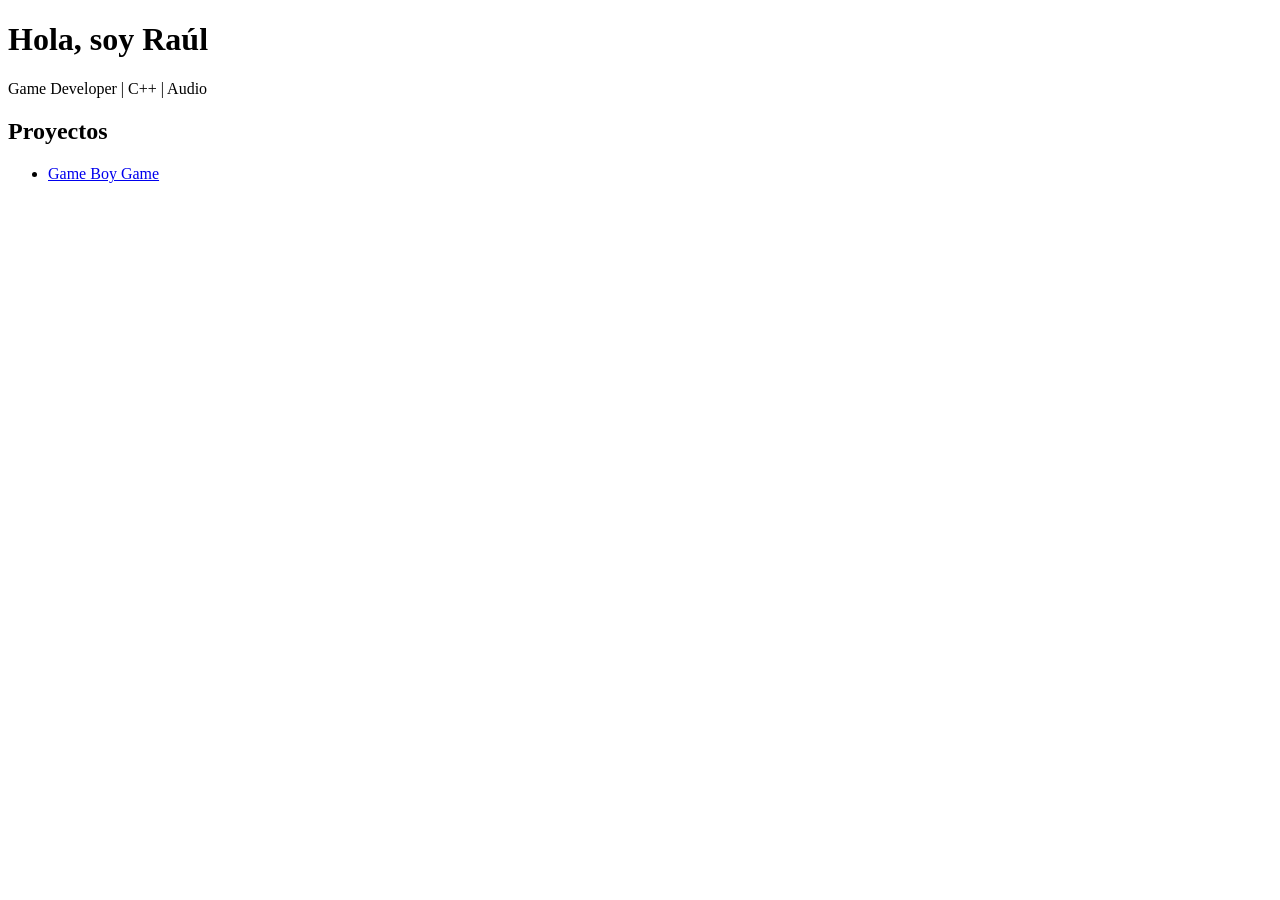
==== index.html @ fa1cbbc9 "Commit básico" ====
<!DOCTYPE html>
<html>
<head>
  <title>Mi Portfolio</title>
  <link rel="stylesheet" href="style.css">
</head>
<body>
  <h1>Hola, soy Raúl</h1>
  <p>Game Developer | C++ | Audio</p>

  <h2>Proyectos</h2>
  <ul>
    <li><a href="https://github.com/tuusuario/proyecto1">Game Boy Game</a></li>
  </ul>
</body>
</html>
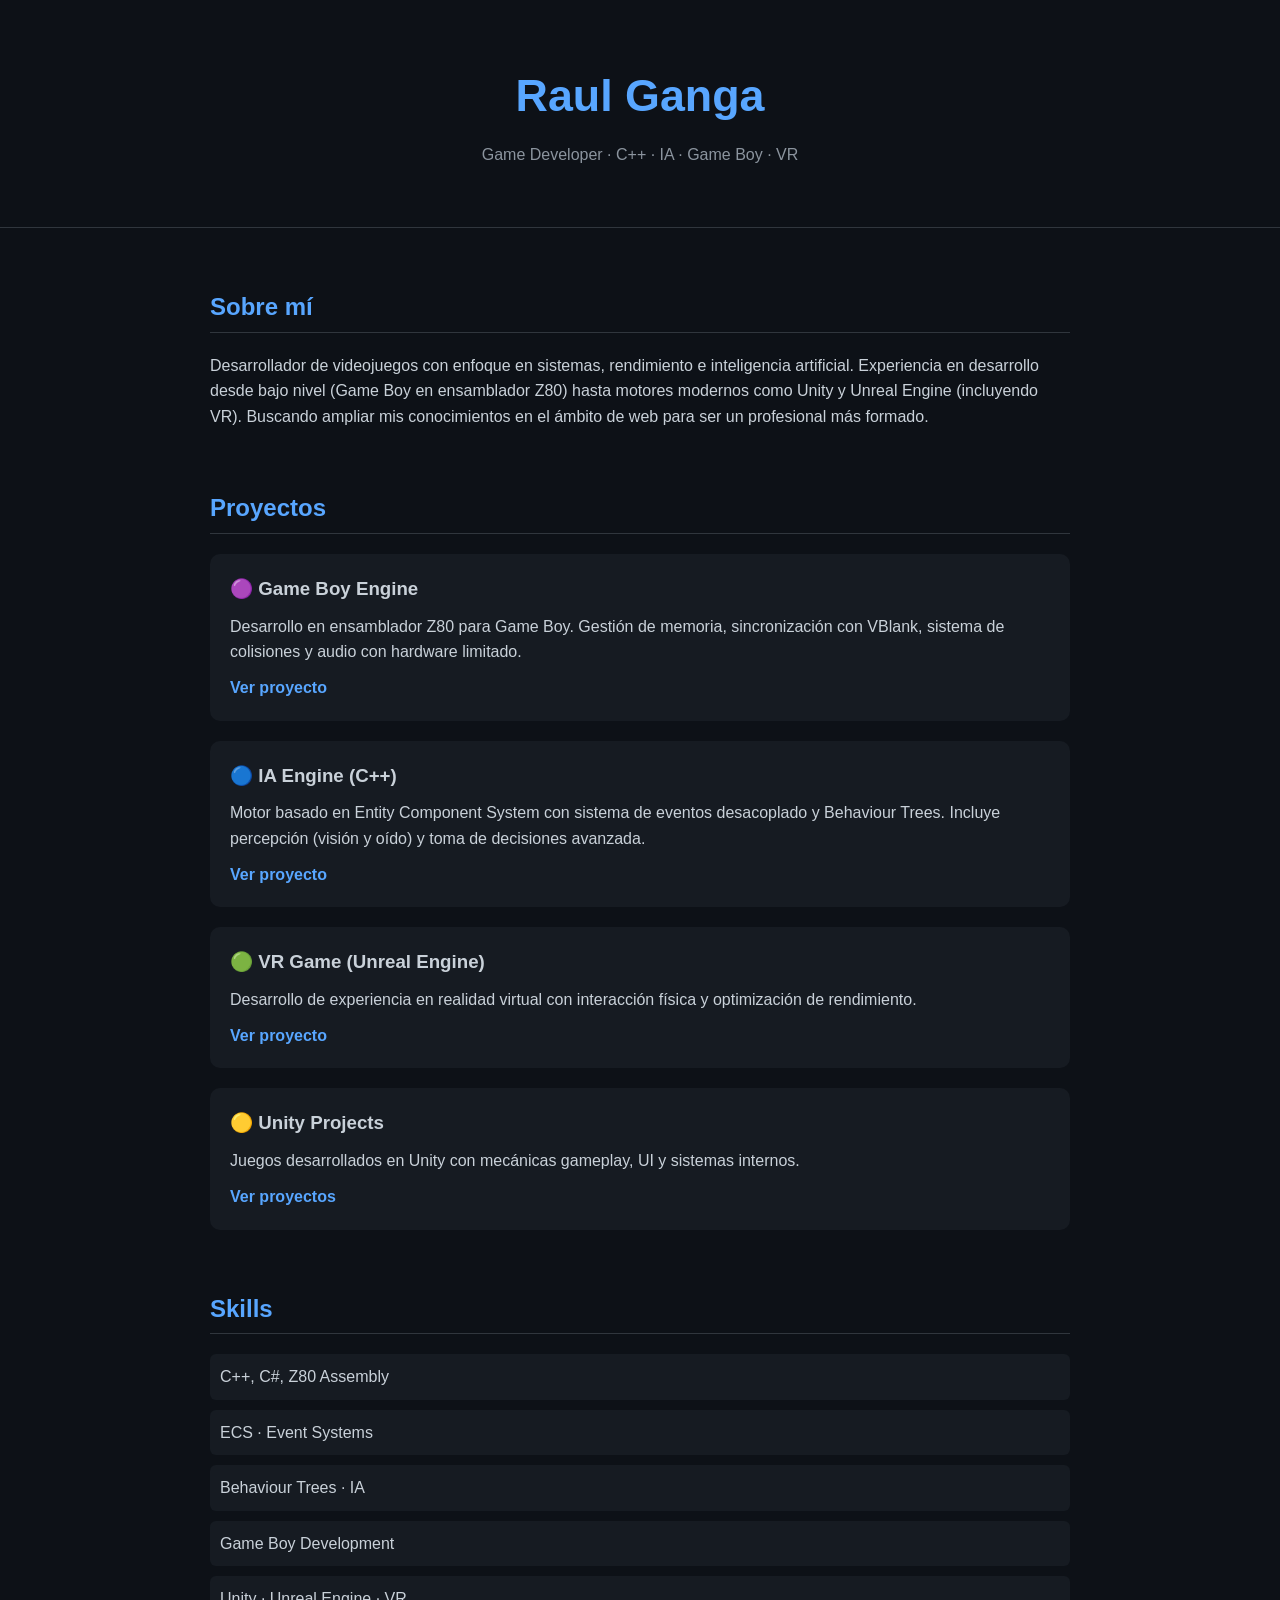
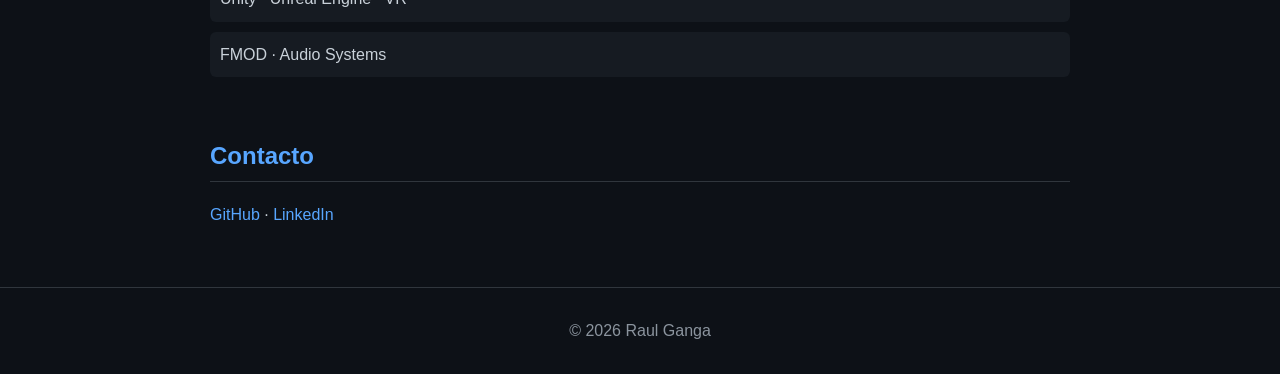
==== commit f7cde597: "Arreglo básico, plantilla simple" ====
--- a/index.html
+++ b/index.html
@@ -1,16 +1,90 @@
 <!DOCTYPE html>
-<html>
+<html lang="es">
 <head>
-  <title>Mi Portfolio</title>
+  <meta charset="UTF-8">
+  <title>Raul Ganga - Game Developer</title>
   <link rel="stylesheet" href="style.css">
 </head>
 <body>
-  <h1>Hola, soy Raúl</h1>
-  <p>Game Developer | C++ | Audio</p>
 
+<header>
+  <h1>Raul Ganga</h1>
+  <p class="subtitle">Game Developer · C++ · IA · Game Boy · VR</p>
+</header>
+
+<section class="about">
+  <h2>Sobre mí</h2>
+  <p>
+    Desarrollador de videojuegos con enfoque en sistemas, rendimiento e inteligencia artificial.
+    Experiencia en desarrollo desde bajo nivel (Game Boy en ensamblador Z80) hasta motores modernos
+    como Unity y Unreal Engine (incluyendo VR).
+
+    Buscando ampliar mis conocimientos en el ámbito de web para ser un profesional más formado.
+  </p>
+</section>
+
+<section class="projects">
   <h2>Proyectos</h2>
+
+  <div class="project">
+    <h3>🟣 Game Boy Engine</h3>
+    <p>
+      Desarrollo en ensamblador Z80 para Game Boy. Gestión de memoria, sincronización con VBlank,
+      sistema de colisiones y audio con hardware limitado.
+    </p>
+    <a href="https://roscarul.itch.io/cosmic-muncher" target="_blank">Ver proyecto</a>
+  </div>
+
+  <div class="project">
+    <h3>🔵 IA Engine (C++)</h3>
+    <p>
+      Motor basado en Entity Component System con sistema de eventos desacoplado y Behaviour Trees.
+      Incluye percepción (visión y oído) y toma de decisiones avanzada.
+    </p>
+    <a href="https://cletus2000.itch.io/donut-panic" target="_blank">Ver proyecto</a>
+  </div>
+
+  <div class="project">
+    <h3>🟢 VR Game (Unreal Engine)</h3>
+    <p>
+      Desarrollo de experiencia en realidad virtual con interacción física y optimización de rendimiento.
+    </p>
+    <a href="https://github.com/roscarul/HouseOfPuzzles" target="_blank">Ver proyecto</a>
+  </div>
+
+  <div class="project">
+    <h3>🟡 Unity Projects</h3>
+    <p>
+      Juegos desarrollados en Unity con mecánicas gameplay, UI y sistemas internos.
+    </p>
+    <a href="https://roscarul.itch.io/" target="_blank">Ver proyectos</a>
+  </div>
+
+</section>
+
+<section class="skills">
+  <h2>Skills</h2>
   <ul>
-    <li><a href="https://github.com/tuusuario/proyecto1">Game Boy Game</a></li>
+    <li>C++, C#, Z80 Assembly</li>
+    <li>ECS · Event Systems</li>
+    <li>Behaviour Trees · IA</li>
+    <li>Game Boy Development</li>
+    <li>Unity · Unreal Engine · VR</li>
+    <li>FMOD · Audio Systems</li>
   </ul>
+</section>
+
+<section class="contact">
+  <h2>Contacto</h2>
+  <p>
+    <a href="https://github.com/roscarul" target="_blank">GitHub</a> ·
+    <a href="https://www.linkedin.com/in/ra%C3%BAl-ganga-gonz%C3%A1lez-8b31a5348/" target="_blank">LinkedIn</a>
+  </p>
+</section>
+
+<footer>
+  <p>© 2026 Raul Ganga</p>
+</footer>
+
 </body>
 </html>
--- a/style.css
+++ b/style.css
@@ -0,0 +1,98 @@
+* {
+  margin: 0;
+  padding: 0;
+  box-sizing: border-box;
+}
+
+body {
+  font-family: "Segoe UI", sans-serif;
+  background-color: #0d1117;
+  color: #c9d1d9;
+  line-height: 1.6;
+}
+
+header {
+  text-align: center;
+  padding: 60px 20px;
+  border-bottom: 1px solid #30363d;
+}
+
+h1 {
+  font-size: 2.8rem;
+  color: #58a6ff;
+}
+
+.subtitle {
+  margin-top: 10px;
+  color: #8b949e;
+}
+
+section {
+  max-width: 900px;
+  margin: 60px auto;
+  padding: 0 20px;
+}
+
+h2 {
+  margin-bottom: 20px;
+  color: #58a6ff;
+  border-bottom: 1px solid #30363d;
+  padding-bottom: 5px;
+}
+
+.project {
+  background-color: #161b22;
+  padding: 20px;
+  margin-bottom: 20px;
+  border-radius: 10px;
+  transition: transform 0.2s ease, box-shadow 0.2s ease;
+}
+
+.project:hover {
+  transform: translateY(-5px);
+  box-shadow: 0 0 15px rgba(88, 166, 255, 0.2);
+}
+
+.project h3 {
+  margin-bottom: 10px;
+}
+
+.project a {
+  display: inline-block;
+  margin-top: 10px;
+  color: #58a6ff;
+  text-decoration: none;
+  font-weight: bold;
+}
+
+.project a:hover {
+  text-decoration: underline;
+}
+
+.skills ul {
+  list-style: none;
+}
+
+.skills li {
+  background: #161b22;
+  margin: 10px 0;
+  padding: 10px;
+  border-radius: 6px;
+}
+
+.contact a {
+  color: #58a6ff;
+  text-decoration: none;
+}
+
+.contact a:hover {
+  text-decoration: underline;
+}
+
+footer {
+  text-align: center;
+  padding: 30px;
+  border-top: 1px solid #30363d;
+  margin-top: 60px;
+  color: #8b949e;
+}
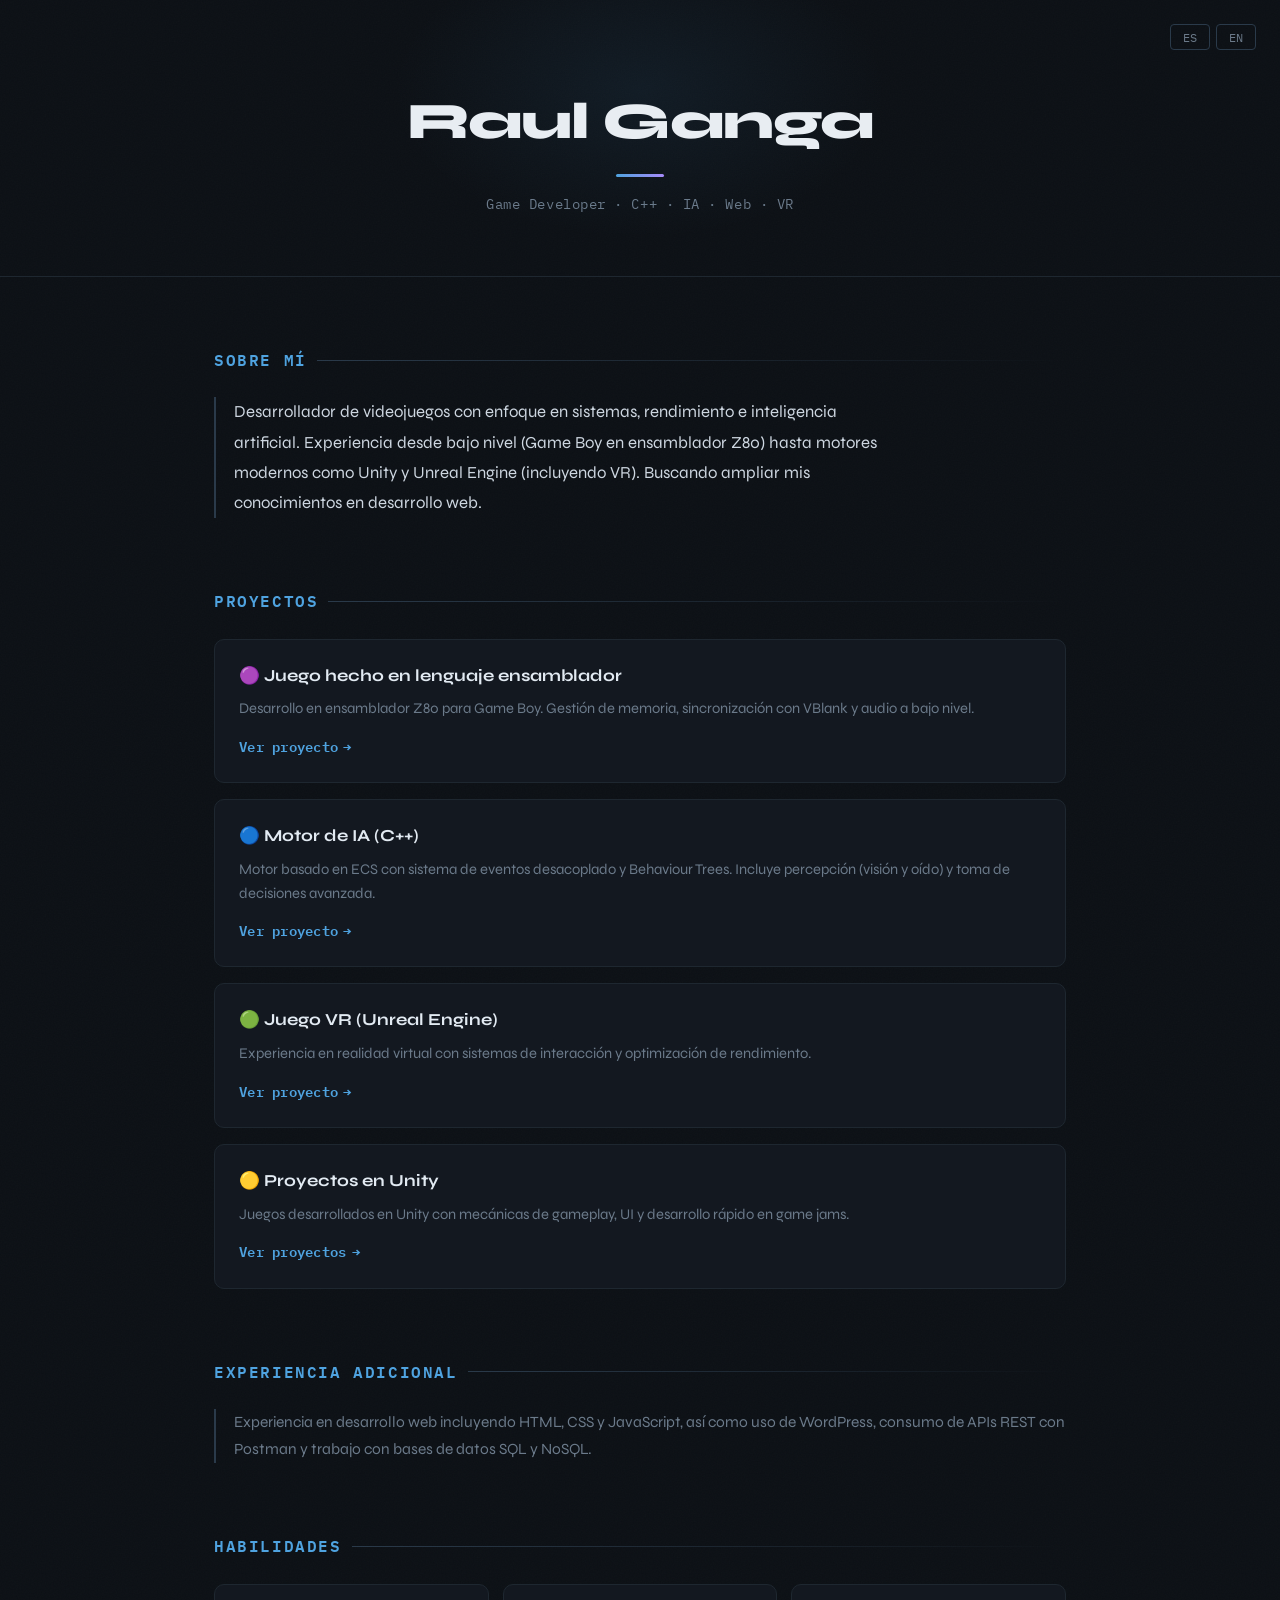
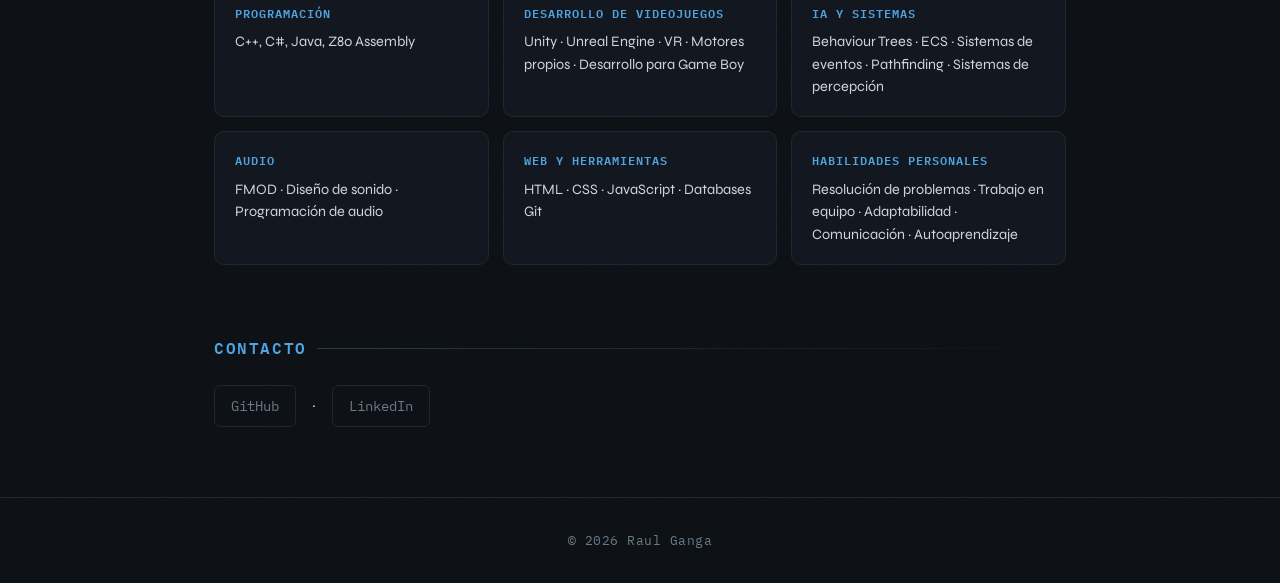
==== commit ee0f0615: "Cambios de estilo, adición de proyectos" ====
--- a/index.html
+++ b/index.html
@@ -9,73 +9,136 @@
 
 <header>
   <h1>Raul Ganga</h1>
-  <p class="subtitle">Game Developer · C++ · IA · Game Boy · VR</p>
+  <p class="subtitle"
+     data-es="Game Developer · C++ · IA · Web · VR"
+     data-en="Game Developer · C++ · AI · Web · VR">
+     Game Developer · C++ · IA · Game Boy · VR
+  </p>
+
+  <div class="lang-switch">
+    <button onclick="setLang('es')">ES</button>
+    <button onclick="setLang('en')">EN</button>
+  </div>
 </header>
 
 <section class="about">
-  <h2>Sobre mí</h2>
-  <p>
-    Desarrollador de videojuegos con enfoque en sistemas, rendimiento e inteligencia artificial.
-    Experiencia en desarrollo desde bajo nivel (Game Boy en ensamblador Z80) hasta motores modernos
-    como Unity y Unreal Engine (incluyendo VR).
-
-    Buscando ampliar mis conocimientos en el ámbito de web para ser un profesional más formado.
+  <h2 data-es="Sobre mí" data-en="About me">Sobre mí</h2>
+  
+  <p
+    data-es="Desarrollador de videojuegos con enfoque en sistemas, rendimiento e inteligencia artificial. Experiencia desde bajo nivel (Game Boy en ensamblador Z80) hasta motores modernos como Unity y Unreal Engine (incluyendo VR). Buscando ampliar mis conocimientos en desarrollo web."
+    
+    data-en="Game developer focused on systems, performance, and artificial intelligence. Experience ranges from low-level development (Game Boy Z80 Assembly) to modern engines such as Unity and Unreal Engine (including VR). Currently expanding my knowledge in web development."
+  >
+  Desarrollador de videojuegos con enfoque en sistemas, rendimiento e inteligencia artificial.
   </p>
 </section>
 
 <section class="projects">
-  <h2>Proyectos</h2>
+  <h2 data-es="Proyectos" data-en="Projects">Projects</h2>
 
   <div class="project">
-    <h3>🟣 Game Boy Engine</h3>
-    <p>
-      Desarrollo en ensamblador Z80 para Game Boy. Gestión de memoria, sincronización con VBlank,
-      sistema de colisiones y audio con hardware limitado.
+    <h3 data-es="🟣 Juego hecho en lenguaje ensamblador" data-en="🟣 Game made in assembly language">Game Boy Game</h3>
+    <p
+      data-es="Desarrollo en ensamblador Z80 para Game Boy. Gestión de memoria, sincronización con VBlank y audio a bajo nivel."
+      data-en="Game Boy development in Z80 Assembly. Memory management, VBlank synchronization, and low-level audio systems.">
     </p>
-    <a href="https://roscarul.itch.io/cosmic-muncher" target="_blank">Ver proyecto</a>
+    <a href="projects/cosmic-muncher.html">
+      <span data-es="Ver proyecto" data-en="View project">View project</span>
+    </a>
   </div>
 
   <div class="project">
-    <h3>🔵 IA Engine (C++)</h3>
-    <p>
-      Motor basado en Entity Component System con sistema de eventos desacoplado y Behaviour Trees.
-      Incluye percepción (visión y oído) y toma de decisiones avanzada.
+    <h3 data-es="🔵 Motor de IA (C++)" data-en="🔵 AI Engine (C++)">AI Engine</h3>
+    <p
+      data-es="Motor basado en ECS con sistema de eventos desacoplado y Behaviour Trees. Incluye percepción (visión y oído) y toma de decisiones avanzada."
+      data-en="ECS-based engine with event system and Behaviour Trees. Includes perception (vision/hearing) and advanced decision-making.">
     </p>
-    <a href="https://cletus2000.itch.io/donut-panic" target="_blank">Ver proyecto</a>
+    <a href="projects/donut-panic.html">
+      <span data-es="Ver proyecto" data-en="View project">View project</span>
+    </a>
   </div>
 
   <div class="project">
-    <h3>🟢 VR Game (Unreal Engine)</h3>
-    <p>
-      Desarrollo de experiencia en realidad virtual con interacción física y optimización de rendimiento.
+    <h3 data-es="🟢 Juego VR (Unreal Engine)" data-en="🟢 VR Game (Unreal Engine)">VR Game</h3>
+    <p
+      data-es="Experiencia en realidad virtual con sistemas de interacción y optimización de rendimiento."
+      data-en="Virtual reality experience with interaction systems and performance optimization.">
     </p>
-    <a href="https://github.com/roscarul/HouseOfPuzzles" target="_blank">Ver proyecto</a>
+    <a href="projects/vr-game.html">
+      <span data-es="Ver proyecto" data-en="View project">View project</span>
+    </a>
   </div>
 
   <div class="project">
-    <h3>🟡 Unity Projects</h3>
-    <p>
-      Juegos desarrollados en Unity con mecánicas gameplay, UI y sistemas internos.
+    <h3 data-es="🟡 Proyectos en Unity" data-en="🟡 Unity Projects">Unity Projects</h3>
+    <p
+      data-es="Juegos desarrollados en Unity con mecánicas de gameplay, UI y desarrollo rápido en game jams."
+      data-en="Unity games focused on gameplay systems, UI, and rapid prototyping in game jams.">
     </p>
-    <a href="https://roscarul.itch.io/" target="_blank">Ver proyectos</a>
+    <a href="projects/unity-projects.html">
+      <span data-es="Ver proyectos" data-en="View projects">View projects</span>
+    </a>
   </div>
 
 </section>
 
+<section class="extra">
+  <h2 data-es="Experiencia adicional" data-en="Additional Experience">Additional Experience</h2>
+
+  <p
+    data-es="Experiencia en desarrollo web incluyendo HTML, CSS y JavaScript, así como uso de WordPress, consumo de APIs REST con Postman y trabajo con bases de datos SQL y NoSQL."
+    data-en="Experience in web development including HTML, CSS, and JavaScript, as well as working with WordPress, REST APIs using Postman, and both SQL and NoSQL databases.">
+  </p>
+</section>
+
 <section class="skills">
-  <h2>Skills</h2>
-  <ul>
-    <li>C++, C#, Z80 Assembly</li>
-    <li>ECS · Event Systems</li>
-    <li>Behaviour Trees · IA</li>
-    <li>Game Boy Development</li>
-    <li>Unity · Unreal Engine · VR</li>
-    <li>FMOD · Audio Systems</li>
-  </ul>
+  <h2 data-es="Habilidades" data-en="Skills">Skills</h2>
+
+  <div class="skills-grid">
+
+    <div class="skill-group">
+      <h3 data-es="Programación" data-en="Programming">Programming</h3>
+      <p>C++, C#, Java, Z80 Assembly</p>
+    </div>
+
+    <div class="skill-group">
+      <h3 data-es="Desarrollo de videojuegos" data-en="Game Development">Game Development</h3>
+      <p data-es="Unity · Unreal Engine · VR · Motores propios · Desarrollo para Game Boy"
+         data-en="Unity · Unreal Engine · VR · Custom Engines · Game Boy Development">
+      </p>
+    </div>
+
+    <div class="skill-group">
+      <h3 data-es="IA y Sistemas" data-en="AI & Systems">AI & Systems</h3>
+      <p data-es="Behaviour Trees · ECS · Sistemas de eventos · Pathfinding · Sistemas de percepción"
+         data-en="Behaviour Trees · ECS · Event Systems · Pathfinding · Perception Systems">
+      </p>
+    </div>
+
+    <div class="skill-group">
+      <h3 data-es="Audio" data-en="Audio">Audio</h3>
+      <p data-es="FMOD · Diseño de sonido · Programación de audio"
+         data-en="FMOD · Sound Design · Audio Programming">
+      </p>
+    </div>
+
+    <div class="skill-group">
+      <h3 data-es="Web y herramientas" data-en="Web & Tools">Web & Tools</h3>
+      <p>HTML · CSS · JavaScript · Databases Git </p>
+    </div>
+
+    <div class="skill-group">
+      <h3 data-es="Habilidades personales" data-en="Soft Skills">Soft Skills</h3>
+      <p data-es="Resolución de problemas · Trabajo en equipo · Adaptabilidad · Comunicación · Autoaprendizaje"
+         data-en="Problem Solving · Teamwork · Adaptability · Communication · Self-Learning">
+      </p>
+    </div>
+
+  </div>
 </section>
 
 <section class="contact">
-  <h2>Contacto</h2>
+  <h2 data-es="Contacto" data-en="Contact">Contacto</h2>
   <p>
     <a href="https://github.com/roscarul" target="_blank">GitHub</a> ·
     <a href="https://www.linkedin.com/in/ra%C3%BAl-ganga-gonz%C3%A1lez-8b31a5348/" target="_blank">LinkedIn</a>
@@ -86,5 +149,6 @@
   <p>© 2026 Raul Ganga</p>
 </footer>
 
+<script src="script.js"></script>
 </body>
 </html>
--- a/style.css
+++ b/style.css
@@ -1,98 +1,455 @@
+@import url('https://fonts.googleapis.com/css2?family=IBM+Plex+Mono:wght@400;600&family=Syne:wght@400;600;700;800&display=swap');
+
 * {
   margin: 0;
   padding: 0;
   box-sizing: border-box;
 }
 
+:root {
+  --bg: #0b0f14;
+  --bg-card: #131820;
+  --bg-card-hover: #161d27;
+  --border: #1e2730;
+  --border-accent: #2a3a4a;
+  --text: #cdd6e0;
+  --text-muted: #6b7a8a;
+  --accent: #4fa3e0;
+  --accent-dim: rgba(79, 163, 224, 0.12);
+  --accent-glow: rgba(79, 163, 224, 0.25);
+  --green: #3ecf6c;
+  --purple: #a78bfa;
+}
+
 body {
-  font-family: "Segoe UI", sans-serif;
-  background-color: #0d1117;
-  color: #c9d1d9;
-  line-height: 1.6;
-}
+  font-family: 'Syne', 'Segoe UI', sans-serif;
+  background-color: var(--bg);
+  color: var(--text);
+  line-height: 1.65;
+  /* Subtle noise-like grain via SVG */
+  background-image: url("data:image/svg+xml,%3Csvg xmlns='http://www.w3.org/2000/svg' width='200' height='200'%3E%3Cfilter id='n'%3E%3CfeTurbulence type='fractalNoise' baseFrequency='0.75' numOctaves='4' stitchTiles='stitch'/%3E%3C/filter%3E%3Crect width='200' height='200' filter='url(%23n)' opacity='0.025'/%3E%3C/svg%3E");
+}
+
+/* ─── HEADER ─────────────────────────────────── */
 
 header {
+  position: relative;
   text-align: center;
-  padding: 60px 20px;
-  border-bottom: 1px solid #30363d;
+  padding: 80px 20px 60px;
+  border-bottom: 1px solid var(--border);
+  overflow: hidden;
+}
+
+/* Faint radial glow behind el nombre */
+header::before {
+  content: '';
+  position: absolute;
+  top: -60px;
+  left: 50%;
+  transform: translateX(-50%);
+  width: 500px;
+  height: 300px;
+  background: radial-gradient(ellipse at center, rgba(79, 163, 224, 0.08) 0%, transparent 70%);
+  pointer-events: none;
 }
 
 h1 {
-  font-size: 2.8rem;
-  color: #58a6ff;
+  font-family: 'Syne', sans-serif;
+  font-size: 3.2rem;
+  font-weight: 800;
+  color: #e8edf2;
+  letter-spacing: -0.02em;
+  position: relative;
+}
+
+/* Línea de acento bajo el nombre */
+h1::after {
+  content: '';
+  display: block;
+  width: 48px;
+  height: 3px;
+  background: linear-gradient(90deg, var(--accent), var(--purple));
+  border-radius: 2px;
+  margin: 10px auto 0;
 }
 
 .subtitle {
-  margin-top: 10px;
-  color: #8b949e;
-}
+  margin-top: 16px;
+  color: var(--text-muted);
+  font-family: 'IBM Plex Mono', monospace;
+  font-size: 0.85rem;
+  letter-spacing: 0.04em;
+}
+
+/* ─── LANG SWITCH ─────────────────────────────── */
+
+.lang-switch {
+  position: absolute;
+  top: 24px;
+  right: 24px;
+  display: flex;
+  gap: 6px;
+}
+
+.lang-switch button {
+  background: transparent;
+  color: var(--text-muted);
+  border: 1px solid var(--border-accent);
+  padding: 4px 12px;
+  cursor: pointer;
+  font-family: 'IBM Plex Mono', monospace;
+  font-size: 0.78rem;
+  border-radius: 4px;
+  transition: color 0.2s, border-color 0.2s, background 0.2s;
+}
+
+.lang-switch button:hover {
+  color: var(--accent);
+  border-color: var(--accent);
+  background: var(--accent-dim);
+}
+
+/* ─── SECTIONS ────────────────────────────────── */
 
 section {
   max-width: 900px;
-  margin: 60px auto;
-  padding: 0 20px;
+  margin: 70px auto;
+  padding: 0 24px;
 }
 
 h2 {
-  margin-bottom: 20px;
-  color: #58a6ff;
-  border-bottom: 1px solid #30363d;
-  padding-bottom: 5px;
-}
+  margin-bottom: 24px;
+  font-size: 1rem;
+  font-family: 'IBM Plex Mono', monospace;
+  font-weight: 600;
+  color: var(--accent);
+  letter-spacing: 0.1em;
+  text-transform: uppercase;
+  display: flex;
+  align-items: center;
+  gap: 10px;
+}
+
+h2::after {
+  content: '';
+  flex: 1;
+  height: 1px;
+  background: linear-gradient(90deg, var(--border-accent), transparent);
+}
+
+/* ─── ABOUT ───────────────────────────────────── */
+
+.about p {
+  font-size: 1.05rem;
+  color: var(--text);
+  max-width: 680px;
+  border-left: 2px solid var(--border-accent);
+  padding-left: 18px;
+  line-height: 1.8;
+}
+
+/* ─── PROJECTS ────────────────────────────────── */
 
 .project {
-  background-color: #161b22;
-  padding: 20px;
-  margin-bottom: 20px;
-  border-radius: 10px;
-  transition: transform 0.2s ease, box-shadow 0.2s ease;
+  background: var(--bg-card);
+  padding: 22px 24px;
+  margin-bottom: 16px;
+  border-radius: 10px;
+  border: 1px solid var(--border);
+  transition: transform 0.22s ease, box-shadow 0.22s ease, border-color 0.22s ease, background 0.22s ease;
+  position: relative;
+  overflow: hidden;
+}
+
+/* Glow lateral al hover */
+.project::before {
+  content: '';
+  position: absolute;
+  top: 0;
+  left: 0;
+  width: 3px;
+  height: 100%;
+  background: linear-gradient(180deg, var(--accent), var(--purple));
+  opacity: 0;
+  transition: opacity 0.25s ease;
+  border-radius: 10px 0 0 10px;
 }
 
 .project:hover {
-  transform: translateY(-5px);
-  box-shadow: 0 0 15px rgba(88, 166, 255, 0.2);
+  transform: translateY(-4px);
+  box-shadow: 0 8px 32px rgba(0, 0, 0, 0.35), 0 0 0 1px var(--accent-glow);
+  border-color: var(--border-accent);
+  background: var(--bg-card-hover);
+}
+
+.project:hover::before {
+  opacity: 1;
 }
 
 .project h3 {
-  margin-bottom: 10px;
+  margin-bottom: 8px;
+  font-size: 1.05rem;
+  font-weight: 700;
+  color: #e2eaf2;
+}
+
+.project p {
+  font-size: 0.92rem;
+  color: var(--text-muted);
+  line-height: 1.6;
 }
 
 .project a {
-  display: inline-block;
-  margin-top: 10px;
-  color: #58a6ff;
+  display: inline-flex;
+  align-items: center;
+  gap: 5px;
+  margin-top: 14px;
+  color: var(--accent);
   text-decoration: none;
-  font-weight: bold;
+  font-size: 0.85rem;
+  font-family: 'IBM Plex Mono', monospace;
+  font-weight: 600;
+  letter-spacing: 0.02em;
+  transition: gap 0.2s ease;
+}
+
+.project a::after {
+  content: '→';
+  transition: transform 0.2s ease;
 }
 
 .project a:hover {
-  text-decoration: underline;
-}
-
-.skills ul {
-  list-style: none;
-}
-
-.skills li {
-  background: #161b22;
-  margin: 10px 0;
-  padding: 10px;
+  text-decoration: none;
+}
+
+.project a:hover::after {
+  transform: translateX(4px);
+}
+
+/* ─── EXTRA ───────────────────────────────────── */
+
+.extra p {
+  font-size: 0.97rem;
+  color: var(--text-muted);
+  line-height: 1.75;
+  border-left: 2px solid var(--border-accent);
+  padding-left: 18px;
+}
+
+/* ─── SKILLS ──────────────────────────────────── */
+
+.skills-grid {
+  display: grid;
+  grid-template-columns: repeat(auto-fit, minmax(240px, 1fr));
+  gap: 14px;
+}
+
+.skill-group {
+  background: var(--bg-card);
+  padding: 18px 20px;
+  border-radius: 10px;
+  border: 1px solid var(--border);
+  transition: border-color 0.2s ease, background 0.2s ease;
+}
+
+.skill-group:hover {
+  border-color: var(--border-accent);
+  background: var(--bg-card-hover);
+}
+
+.skill-group h3 {
+  color: var(--accent);
+  margin-bottom: 8px;
+  font-size: 0.78rem;
+  font-family: 'IBM Plex Mono', monospace;
+  font-weight: 600;
+  text-transform: uppercase;
+  letter-spacing: 0.08em;
+}
+
+.skill-group p {
+  color: var(--text);
+  font-size: 0.9rem;
+  line-height: 1.55;
+}
+
+/* ─── CONTACT ─────────────────────────────────── */
+
+.contact p {
+  display: flex;
+  gap: 16px;
+  align-items: center;
+}
+
+.contact a {
+  color: var(--text-muted);
+  text-decoration: none;
+  font-family: 'IBM Plex Mono', monospace;
+  font-size: 0.9rem;
+  padding: 8px 16px;
+  border: 1px solid var(--border);
   border-radius: 6px;
-}
-
-.contact a {
-  color: #58a6ff;
+  transition: color 0.2s, border-color 0.2s, background 0.2s;
+}
+
+.contact a:hover {
+  color: var(--accent);
+  border-color: var(--accent);
+  background: var(--accent-dim);
   text-decoration: none;
 }
 
-.contact a:hover {
-  text-decoration: underline;
-}
+/* ─── FOOTER ──────────────────────────────────── */
 
 footer {
   text-align: center;
-  padding: 30px;
-  border-top: 1px solid #30363d;
+  padding: 32px;
+  border-top: 1px solid var(--border);
   margin-top: 60px;
-  color: #8b949e;
+  color: var(--text-muted);
+  font-family: 'IBM Plex Mono', monospace;
+  font-size: 0.8rem;
+  letter-spacing: 0.04em;
+}
+
+/* ─── CAROUSEL ────────────────────────────────── */
+
+.carousel-container {
+  position: relative;
+  margin-top: 30px;
+}
+
+.carousel {
+  display: flex;
+  overflow-x: hidden;
+  overflow-y: hidden;
+  scroll-behavior: smooth;
+  gap: 16px;
+  align-items: center;
+}
+
+.carousel-item {
+  min-width: 420px;
+  max-width: 420px;
+  height: 240px;
+  flex-shrink: 0;
+  position: relative;
+  overflow: hidden;
+  border-radius: 10px;
+  border: 1px solid var(--border);
+  transition: transform 0.2s ease, border-color 0.2s ease;
+}
+
+.carousel-item img {
+  width: 100%;
+  height: 100%;
+  object-fit: cover;
+  display: block;
+}
+
+.carousel-item:hover {
+  transform: scale(1.03);
+  border-color: var(--border-accent);
+}
+
+.carousel-btn {
+  position: absolute;
+  top: 50%;
+  transform: translateY(-50%);
+  background: var(--bg-card);
+  color: var(--accent);
+  border: 1px solid var(--border-accent);
+  font-size: 22px;
+  padding: 10px 14px;
+  cursor: pointer;
+  z-index: 2;
+  border-radius: 6px;
+  transition: background 0.2s, color 0.2s;
+}
+
+.carousel-btn:hover {
+  background: var(--accent-dim);
+}
+
+.carousel-btn.left  { left: -6px; }
+.carousel-btn.right { right: -6px; }
+
+/* ─── LIGHTBOX ────────────────────────────────── */
+
+#lightbox {
+  display: none;
+  position: fixed;
+  top: 0; left: 0;
+  width: 100%; height: 100%;
+  background: rgba(0, 0, 0, 0.92);
+  justify-content: center;
+  align-items: center;
+  z-index: 999;
+  backdrop-filter: blur(4px);
+}
+
+#lightbox img {
+  max-width: 90%;
+  max-height: 90%;
+  border-radius: 10px;
+  box-shadow: 0 20px 80px rgba(0,0,0,0.6);
+}
+
+/* ─── VIDEO ───────────────────────────────────── */
+
+.youtube-container {
+  position: relative;
+  max-width: 600px;
+}
+
+.youtube-container img {
+  width: 100%;
+  border-radius: 10px;
+}
+
+.video-item {
+  position: relative;
+}
+
+.video-overlay {
+  position: absolute;
+  inset: 0;
+  background: rgba(0,0,0,0.3);
+  display: flex;
+  justify-content: center;
+  align-items: center;
+  transition: background 0.2s;
+  border-radius: 10px;
+}
+
+.video-item:hover .video-overlay {
+  background: rgba(0,0,0,0.5);
+}
+
+.play-button {
+  font-size: 46px;
+  color: white;
+  background: rgba(0,0,0,0.65);
+  border-radius: 50%;
+  padding: 10px 16px;
+  transition: transform 0.2s;
+}
+
+.video-item:hover .play-button {
+  transform: scale(1.12);
+}
+
+.video-item iframe {
+  width: 100%;
+  height: 100%;
+  border-radius: 10px;
+}
+
+/* ─── RESPONSIVE ──────────────────────────────── */
+
+@media (max-width: 600px) {
+  h1 { font-size: 2.2rem; }
+  .lang-switch { position: static; justify-content: center; margin-top: 16px; }
+  .carousel-item { min-width: 280px; max-width: 280px; height: 160px; }
+  .contact p { flex-wrap: wrap; }
 }
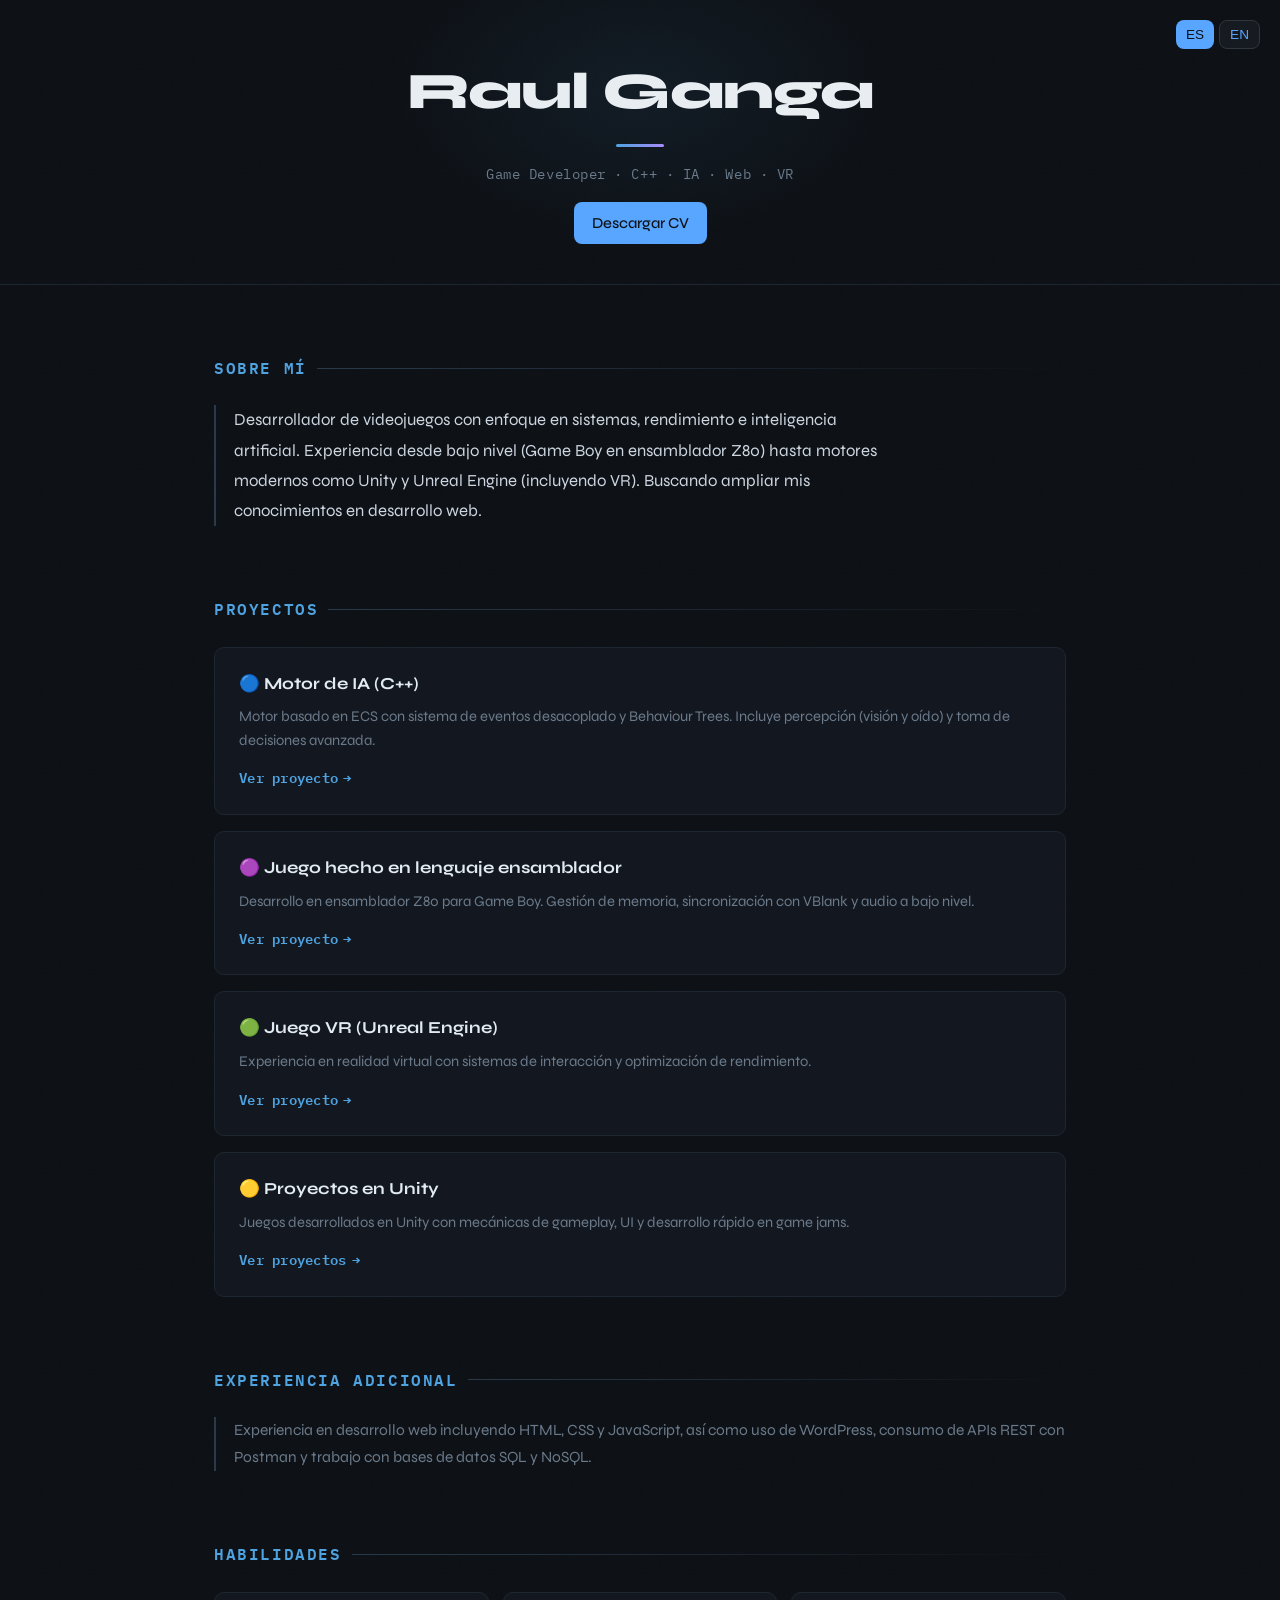
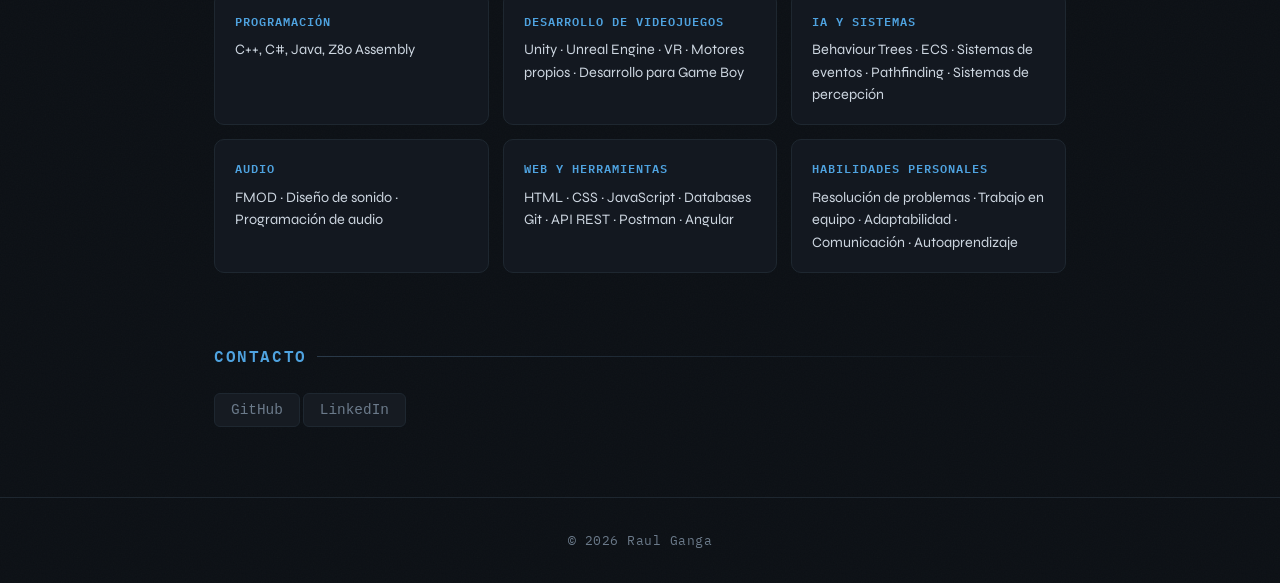
==== commit bb895fd1: "Cambios en los botones y más media" ====
--- a/index.html
+++ b/index.html
@@ -15,9 +15,14 @@
      Game Developer · C++ · IA · Game Boy · VR
   </p>
 
+<a href="cv/Raul_s_CV.pdf" download class="btn btn-primary"
+   data-es="Descargar CV" 
+   data-en="Download CV">
+</a>
+
   <div class="lang-switch">
-    <button onclick="setLang('es')">ES</button>
-    <button onclick="setLang('en')">EN</button>
+    <button onclick="setLang('es')" class="btn">ES</button>
+    <button onclick="setLang('en')" class="btn">EN</button>
   </div>
 </header>
 
@@ -37,23 +42,23 @@
   <h2 data-es="Proyectos" data-en="Projects">Projects</h2>
 
   <div class="project">
+    <h3 data-es="🔵 Motor de IA (C++)" data-en="🔵 AI Engine (C++)">AI Engine</h3>
+    <p
+      data-es="Motor basado en ECS con sistema de eventos desacoplado y Behaviour Trees. Incluye percepción (visión y oído) y toma de decisiones avanzada."
+      data-en="ECS-based engine with event system and Behaviour Trees. Includes perception (vision/hearing) and advanced decision-making.">
+    </p>
+    <a href="projects/donut-panic.html">
+      <span data-es="Ver proyecto" data-en="View project">View project</span>
+    </a>
+  </div>
+
+  <div class="project">
     <h3 data-es="🟣 Juego hecho en lenguaje ensamblador" data-en="🟣 Game made in assembly language">Game Boy Game</h3>
     <p
       data-es="Desarrollo en ensamblador Z80 para Game Boy. Gestión de memoria, sincronización con VBlank y audio a bajo nivel."
       data-en="Game Boy development in Z80 Assembly. Memory management, VBlank synchronization, and low-level audio systems.">
     </p>
     <a href="projects/cosmic-muncher.html">
-      <span data-es="Ver proyecto" data-en="View project">View project</span>
-    </a>
-  </div>
-
-  <div class="project">
-    <h3 data-es="🔵 Motor de IA (C++)" data-en="🔵 AI Engine (C++)">AI Engine</h3>
-    <p
-      data-es="Motor basado en ECS con sistema de eventos desacoplado y Behaviour Trees. Incluye percepción (visión y oído) y toma de decisiones avanzada."
-      data-en="ECS-based engine with event system and Behaviour Trees. Includes perception (vision/hearing) and advanced decision-making.">
-    </p>
-    <a href="projects/donut-panic.html">
       <span data-es="Ver proyecto" data-en="View project">View project</span>
     </a>
   </div>
@@ -124,7 +129,7 @@
 
     <div class="skill-group">
       <h3 data-es="Web y herramientas" data-en="Web & Tools">Web & Tools</h3>
-      <p>HTML · CSS · JavaScript · Databases Git </p>
+      <p>HTML · CSS · JavaScript · Databases Git · API REST · Postman · Angular </p>
     </div>
 
     <div class="skill-group">
@@ -138,11 +143,12 @@
 </section>
 
 <section class="contact">
-  <h2 data-es="Contacto" data-en="Contact">Contacto</h2>
-  <p>
-    <a href="https://github.com/roscarul" target="_blank">GitHub</a> ·
-    <a href="https://www.linkedin.com/in/ra%C3%BAl-ganga-gonz%C3%A1lez-8b31a5348/" target="_blank">LinkedIn</a>
-  </p>
+  <h2 data-es="Contacto" data-en="Contact">Contact</h2>
+
+  <div class="contact-buttons">
+    <a href="https://github.com/roscarul" target="_blank" class="btn">GitHub</a>
+    <a href="https://www.linkedin.com/in/ra%C3%BAl-ganga-gonz%C3%A1lez-8b31a5348/" target="_blank" class="btn">LinkedIn</a>
+  </div>
 </section>
 
 <footer>
--- a/style.css
+++ b/style.css
@@ -35,7 +35,7 @@
 header {
   position: relative;
   text-align: center;
-  padding: 80px 20px 60px;
+  padding: 50px 20px 40px;
   border-bottom: 1px solid var(--border);
   overflow: hidden;
 }
@@ -75,6 +75,7 @@
 
 .subtitle {
   margin-top: 16px;
+  margin-bottom: 16px;
   color: var(--text-muted);
   font-family: 'IBM Plex Mono', monospace;
   font-size: 0.85rem;
@@ -85,28 +86,21 @@
 
 .lang-switch {
   position: absolute;
-  top: 24px;
-  right: 24px;
+  top: 20px;
+  right: 20px;
   display: flex;
-  gap: 6px;
-}
-
-.lang-switch button {
-  background: transparent;
-  color: var(--text-muted);
-  border: 1px solid var(--border-accent);
-  padding: 4px 12px;
-  cursor: pointer;
-  font-family: 'IBM Plex Mono', monospace;
-  font-size: 0.78rem;
-  border-radius: 4px;
-  transition: color 0.2s, border-color 0.2s, background 0.2s;
-}
-
-.lang-switch button:hover {
-  color: var(--accent);
-  border-color: var(--accent);
-  background: var(--accent-dim);
+  gap: 5px;
+}
+
+.lang-switch .btn {
+  padding: 6px 10px;
+  font-size: 0.85rem;
+}
+
+.btn.active {
+  background: #58a6ff;
+  color: #0d1117;
+  border: none;
 }
 
 /* ─── SECTIONS ────────────────────────────────── */
@@ -445,6 +439,62 @@
   border-radius: 10px;
 }
 
+.btn {
+  display: inline-flex;
+  align-items: center;
+  justify-content: center;
+
+  padding: 12px 18px; 
+  border-radius: 8px;
+
+  background: #161b22;
+  color: #58a6ff;
+  border: 1px solid #30363d;
+
+  text-decoration: none;
+  font-weight: 500;
+  font-size: 0.95rem;
+
+  line-height: normal; 
+  overflow: visible;   
+
+  transition: 0.2s;
+}
+
+.btn:hover {
+  background: #58a6ff;
+  color: #0d1117;
+  transform: translateY(-2px);
+}
+
+/* Variante principal (CV por ejemplo) */
+.btn-primary {
+  background: #58a6ff;
+  color: #0d1117;
+  border: none;
+}
+
+.btn-primary:hover {
+  background: #1f6feb;
+}
+
+.cv-button {
+  display: inline-block;
+  margin-top: 20px;
+  padding: 10px 18px;
+  border-radius: 8px;
+  background: #58a6ff;
+  color: #0d1117;
+  font-weight: bold;
+  text-decoration: none;
+  transition: 0.2s;
+}
+
+.cv-button:hover {
+  background: #1f6feb;
+  transform: translateY(-2px);
+}
+
 /* ─── RESPONSIVE ──────────────────────────────── */
 
 @media (max-width: 600px) {
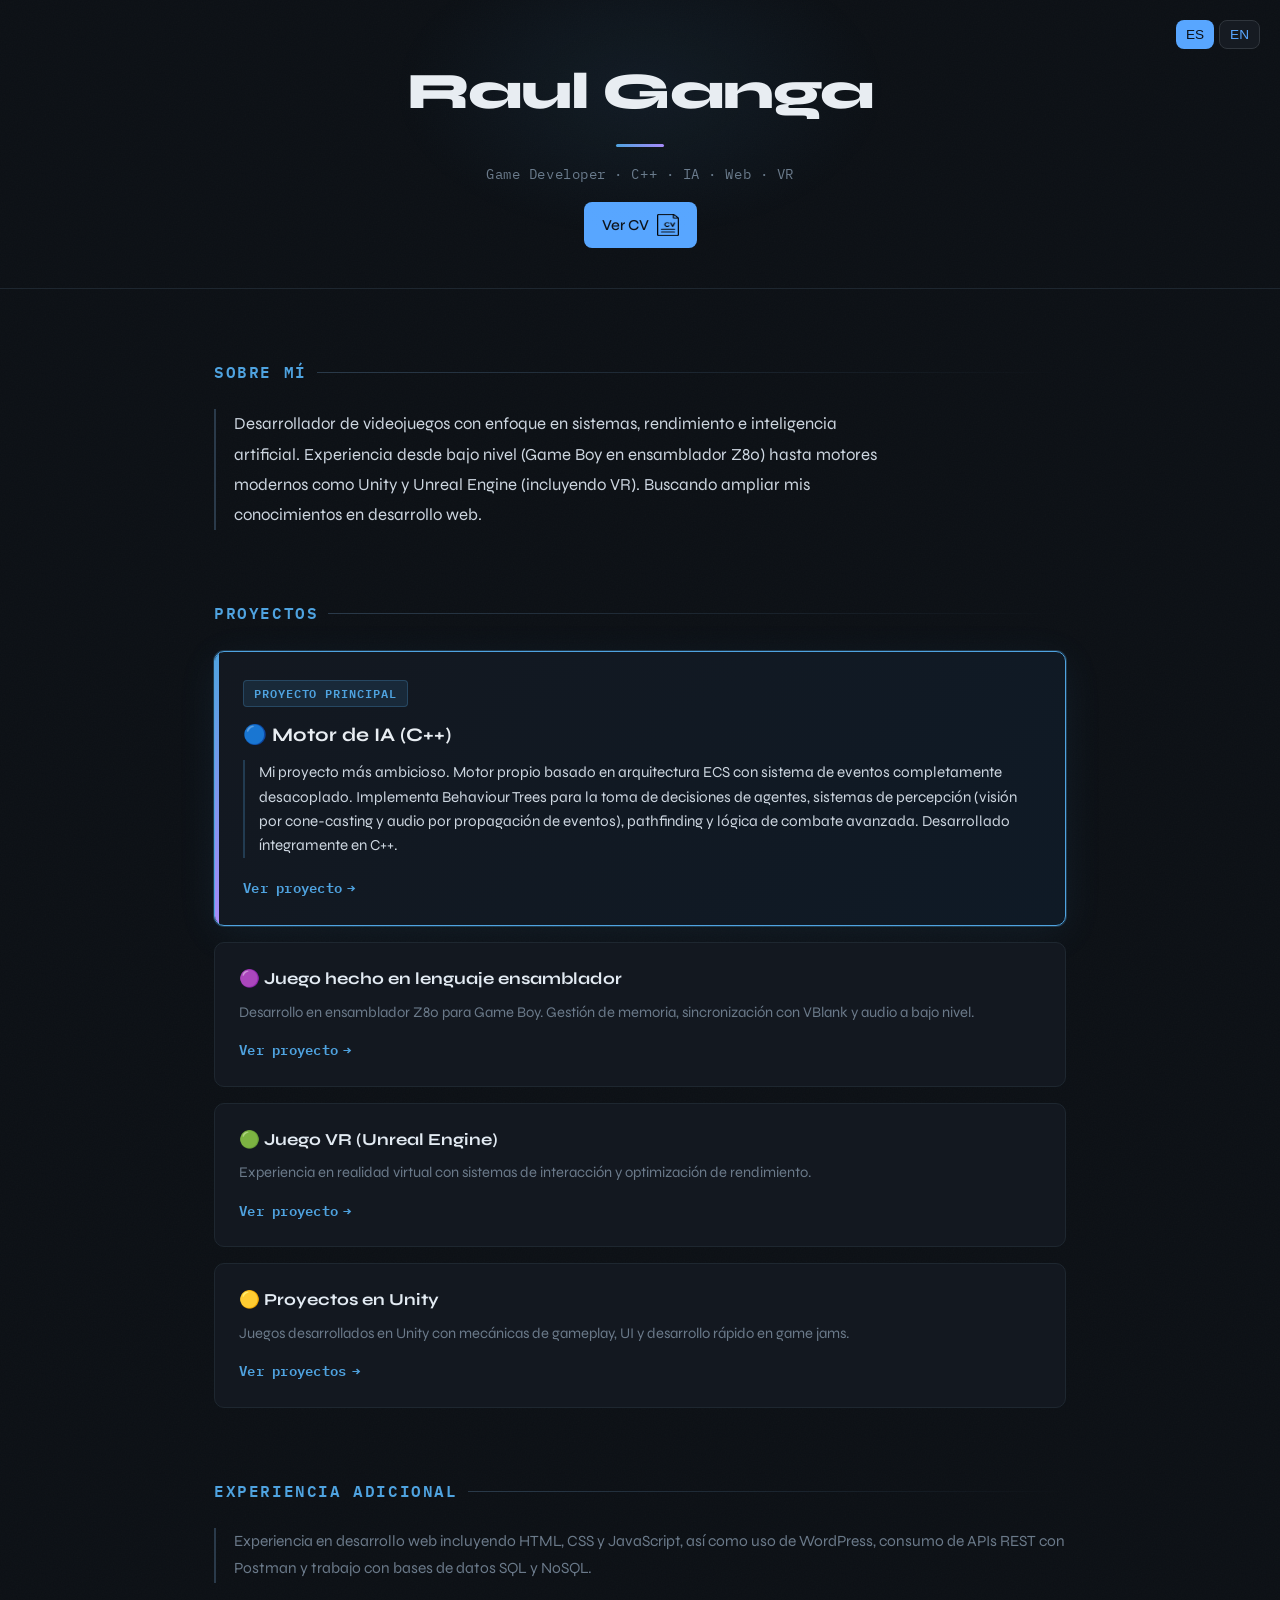
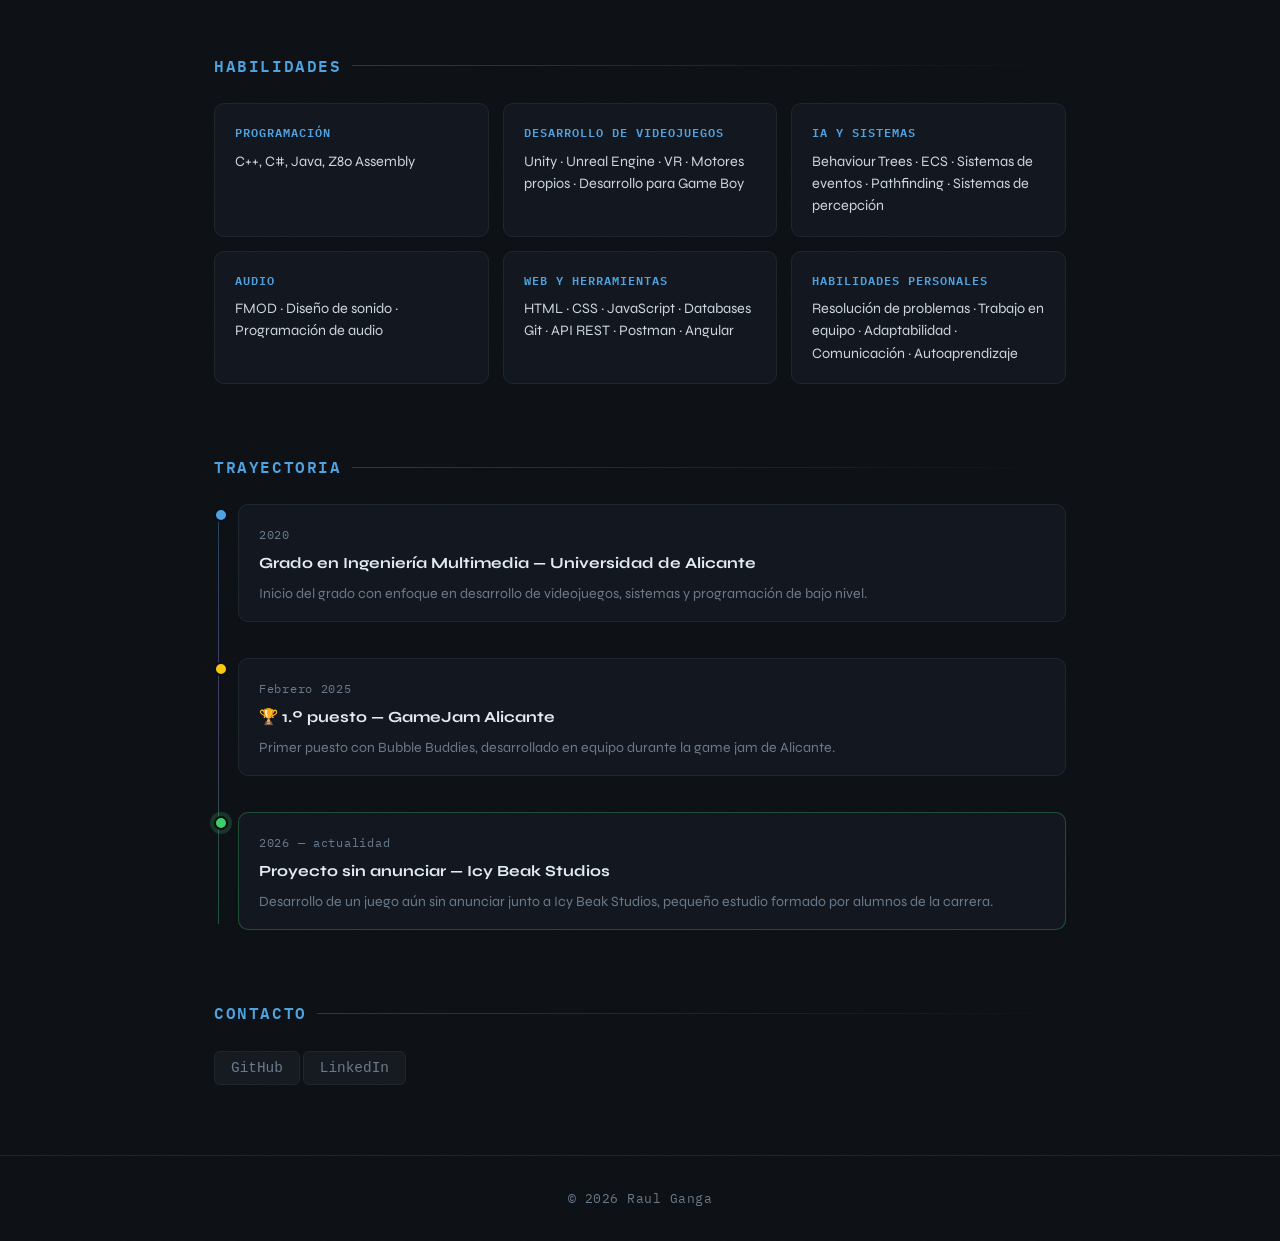
==== commit 807c24f7: "Nuevas imágenes, ajustes en index y nuevo cv" ====
--- a/index.html
+++ b/index.html
@@ -15,9 +15,9 @@
      Game Developer · C++ · IA · Game Boy · VR
   </p>
 
-<a href="cv/Raul_s_CV.pdf" download class="btn btn-primary"
-   data-es="Descargar CV" 
-   data-en="Download CV">
+<a href="cv/Raul_s_CV.pdf" download class="btn btn-primary">
+    <span data-es="Ver CV" data-en="View CV"></span>
+    <img src="src/webAssets/cv.png" alt="CV icon" class="cv-icon">
 </a>
 
   <div class="lang-switch">
@@ -41,11 +41,12 @@
 <section class="projects">
   <h2 data-es="Proyectos" data-en="Projects">Projects</h2>
 
-  <div class="project">
+  <div class="project project-featured">
+    <div class="project-featured-badge" data-es="Proyecto principal" data-en="Main project">Proyecto principal</div>
     <h3 data-es="🔵 Motor de IA (C++)" data-en="🔵 AI Engine (C++)">AI Engine</h3>
-    <p
-      data-es="Motor basado en ECS con sistema de eventos desacoplado y Behaviour Trees. Incluye percepción (visión y oído) y toma de decisiones avanzada."
-      data-en="ECS-based engine with event system and Behaviour Trees. Includes perception (vision/hearing) and advanced decision-making.">
+    <p class="project-featured-desc"
+      data-es="Mi proyecto más ambicioso. Motor propio basado en arquitectura ECS con sistema de eventos completamente desacoplado. Implementa Behaviour Trees para la toma de decisiones de agentes, sistemas de percepción (visión por cone-casting y audio por propagación de eventos), pathfinding y lógica de combate avanzada. Desarrollado íntegramente en C++."
+      data-en="My most ambitious project. A custom ECS-based engine with a fully decoupled event system. Implements Behaviour Trees for agent decision-making, perception systems (vision via cone-casting and audio via event propagation), pathfinding, and advanced combat logic. Developed entirely in C++.">
     </p>
     <a href="projects/donut-panic.html">
       <span data-es="Ver proyecto" data-en="View project">View project</span>
@@ -142,6 +143,41 @@
   </div>
 </section>
 
+<section class="timeline">
+  <h2 data-es="Trayectoria" data-en="Timeline">Trayectoria</h2>
+
+  <div class="timeline-list">
+
+    <div class="timeline-item">
+      <div class="timeline-dot timeline-dot--education"></div>
+      <div class="timeline-content">
+        <span class="timeline-date">2020</span>
+        <h3 data-es="Grado en Ingeniería Multimedia — Universidad de Alicante" data-en="Multimedia Engineering Degree — University of Alicante">Grado en Ingeniería Multimedia — Universidad de Alicante</h3>
+        <p data-es="Inicio del grado con enfoque en desarrollo de videojuegos, sistemas y programación de bajo nivel." data-en="Start of the degree with a focus on game development, systems, and low-level programming."></p>
+      </div>
+    </div>
+
+    <div class="timeline-item">
+      <div class="timeline-dot timeline-dot--award"></div>
+      <div class="timeline-content">
+        <span class="timeline-date" data-es="Febrero 2025" data-en="February 2025">Febrero 2025</span>
+        <h3 data-es="🏆 1.º puesto — GameJam Alicante" data-en="🏆 1st place — GameJam Alicante">🏆 1.º puesto — GameJam Alicante</h3>
+        <p data-es="Primer puesto con Bubble Buddies, desarrollado en equipo durante la game jam de Alicante." data-en="First place with Bubble Buddies, developed as a team during the Alicante game jam."></p>
+      </div>
+    </div>
+
+    <div class="timeline-item timeline-item--current">
+      <div class="timeline-dot timeline-dot--work"></div>
+      <div class="timeline-content">
+        <span class="timeline-date" data-es="2026 — actualidad" data-en="2026 — present">2026 — actualidad</span>
+        <h3 data-es="Proyecto sin anunciar — Icy Beak Studios" data-en="Unannounced project — Icy Beak Studios">Proyecto sin anunciar — Icy Beak Studios</h3>
+        <p data-es="Desarrollo de un juego aún sin anunciar junto a Icy Beak Studios, pequeño estudio formado por alumnos de la carrera." data-en="Developing an unannounced game alongside Icy Beak Studios, a small studio made up of fellow students from the degree."></p>
+      </div>
+    </div>
+
+  </div>
+</section>
+
 <section class="contact">
   <h2 data-es="Contacto" data-en="Contact">Contact</h2>
 
--- a/style.css
+++ b/style.css
@@ -467,7 +467,7 @@
   transform: translateY(-2px);
 }
 
-/* Variante principal (CV por ejemplo) */
+/* Variante principal */
 .btn-primary {
   background: #58a6ff;
   color: #0d1117;
@@ -477,6 +477,8 @@
 .btn-primary:hover {
   background: #1f6feb;
 }
+
+/* Relacionados con el cv */
 
 .cv-button {
   display: inline-block;
@@ -495,7 +497,157 @@
   transform: translateY(-2px);
 }
 
-/* ─── RESPONSIVE ──────────────────────────────── */
+.cv-icon {
+    width: 22px;
+    height: 22px;
+    margin-left: 8px;
+    vertical-align: middle;
+}
+
+/*Botón back*/
+.back-button {
+    margin-top: 20px;
+}
+
+/* ─── FEATURED PROJECT ────────────────────────── */
+
+.project-featured {
+  border-color: var(--accent);
+  background: linear-gradient(135deg, #131820 0%, #0f1a26 100%);
+  padding: 28px 28px 24px;
+  box-shadow: 0 0 0 1px var(--accent-glow), 0 8px 40px rgba(79, 163, 224, 0.08);
+}
+
+.project-featured::before {
+  opacity: 1;
+  width: 4px;
+}
+
+.project-featured-badge {
+  display: inline-block;
+  margin-bottom: 12px;
+  padding: 3px 10px;
+  border-radius: 4px;
+  background: var(--accent-dim);
+  border: 1px solid var(--accent-glow);
+  color: var(--accent);
+  font-family: 'IBM Plex Mono', monospace;
+  font-size: 0.72rem;
+  font-weight: 600;
+  letter-spacing: 0.08em;
+  text-transform: uppercase;
+}
+
+.project-featured h3 {
+  font-size: 1.2rem;
+  color: #e8edf2;
+  margin-bottom: 10px;
+}
+
+.project-featured-desc {
+  font-size: 0.95rem !important;
+  color: var(--text) !important;
+  line-height: 1.7;
+  border-left: 2px solid var(--accent-glow);
+  padding-left: 14px;
+  margin-bottom: 4px;
+}
+
+/* ─── TIMELINE ────────────────────────────────── */
+
+.timeline-list {
+  position: relative;
+  padding-left: 24px;
+  padding-right: 0;
+  margin: 0;
+}
+
+.timeline-list::before {
+  content: '';
+  position: absolute;
+  left: 4px;
+  top: 6px;
+  bottom: 6px;
+  width: 1px;
+  background: linear-gradient(180deg, var(--accent), var(--purple), var(--green));
+  opacity: 0.35;
+}
+
+.timeline-item {
+  position: relative;
+  margin-bottom: 36px;
+}
+
+.timeline-item:last-child {
+  margin-bottom: 0;
+}
+
+.timeline-dot {
+  position: absolute;
+  left: -24px;
+  top: 4px;
+  width: 14px;
+  height: 14px;
+  border-radius: 50%;
+  border: 2px solid var(--bg);
+  z-index: 1;
+}
+
+.timeline-dot--education { background: var(--accent); }
+.timeline-dot--award     { background: #f6c90e; }
+.timeline-dot--work      { background: var(--green); }
+
+.timeline-item--current .timeline-dot--work {
+  box-shadow: 0 0 0 4px rgba(62, 207, 108, 0.2);
+}
+
+.timeline-content {
+  background: var(--bg-card);
+  border: 1px solid var(--border);
+  border-radius: 10px;
+  padding: 16px 20px;
+  transition: border-color 0.2s ease, background 0.2s ease;
+}
+
+.timeline-item--current .timeline-content {
+  border-color: rgba(62, 207, 108, 0.3);
+}
+
+.timeline-content:hover {
+  border-color: var(--border-accent);
+  background: var(--bg-card-hover);
+}
+
+.timeline-date {
+  display: inline-block;
+  margin-bottom: 6px;
+  font-family: 'IBM Plex Mono', monospace;
+  font-size: 0.75rem;
+  color: var(--text-muted);
+  letter-spacing: 0.06em;
+}
+
+.timeline-content h3 {
+  font-size: 0.97rem;
+  font-weight: 700;
+  color: #e2eaf2;
+  margin-bottom: 6px;
+}
+
+.timeline-content p {
+  font-size: 0.88rem;
+  color: var(--text-muted);
+  line-height: 1.6;
+}
+
+/* ─── HEADER PARALLAX ─────────────────────────── */
+
+header {
+  will-change: transform, opacity;
+  transition: opacity 0.05s linear;
+}
+
+
 
 @media (max-width: 600px) {
   h1 { font-size: 2.2rem; }
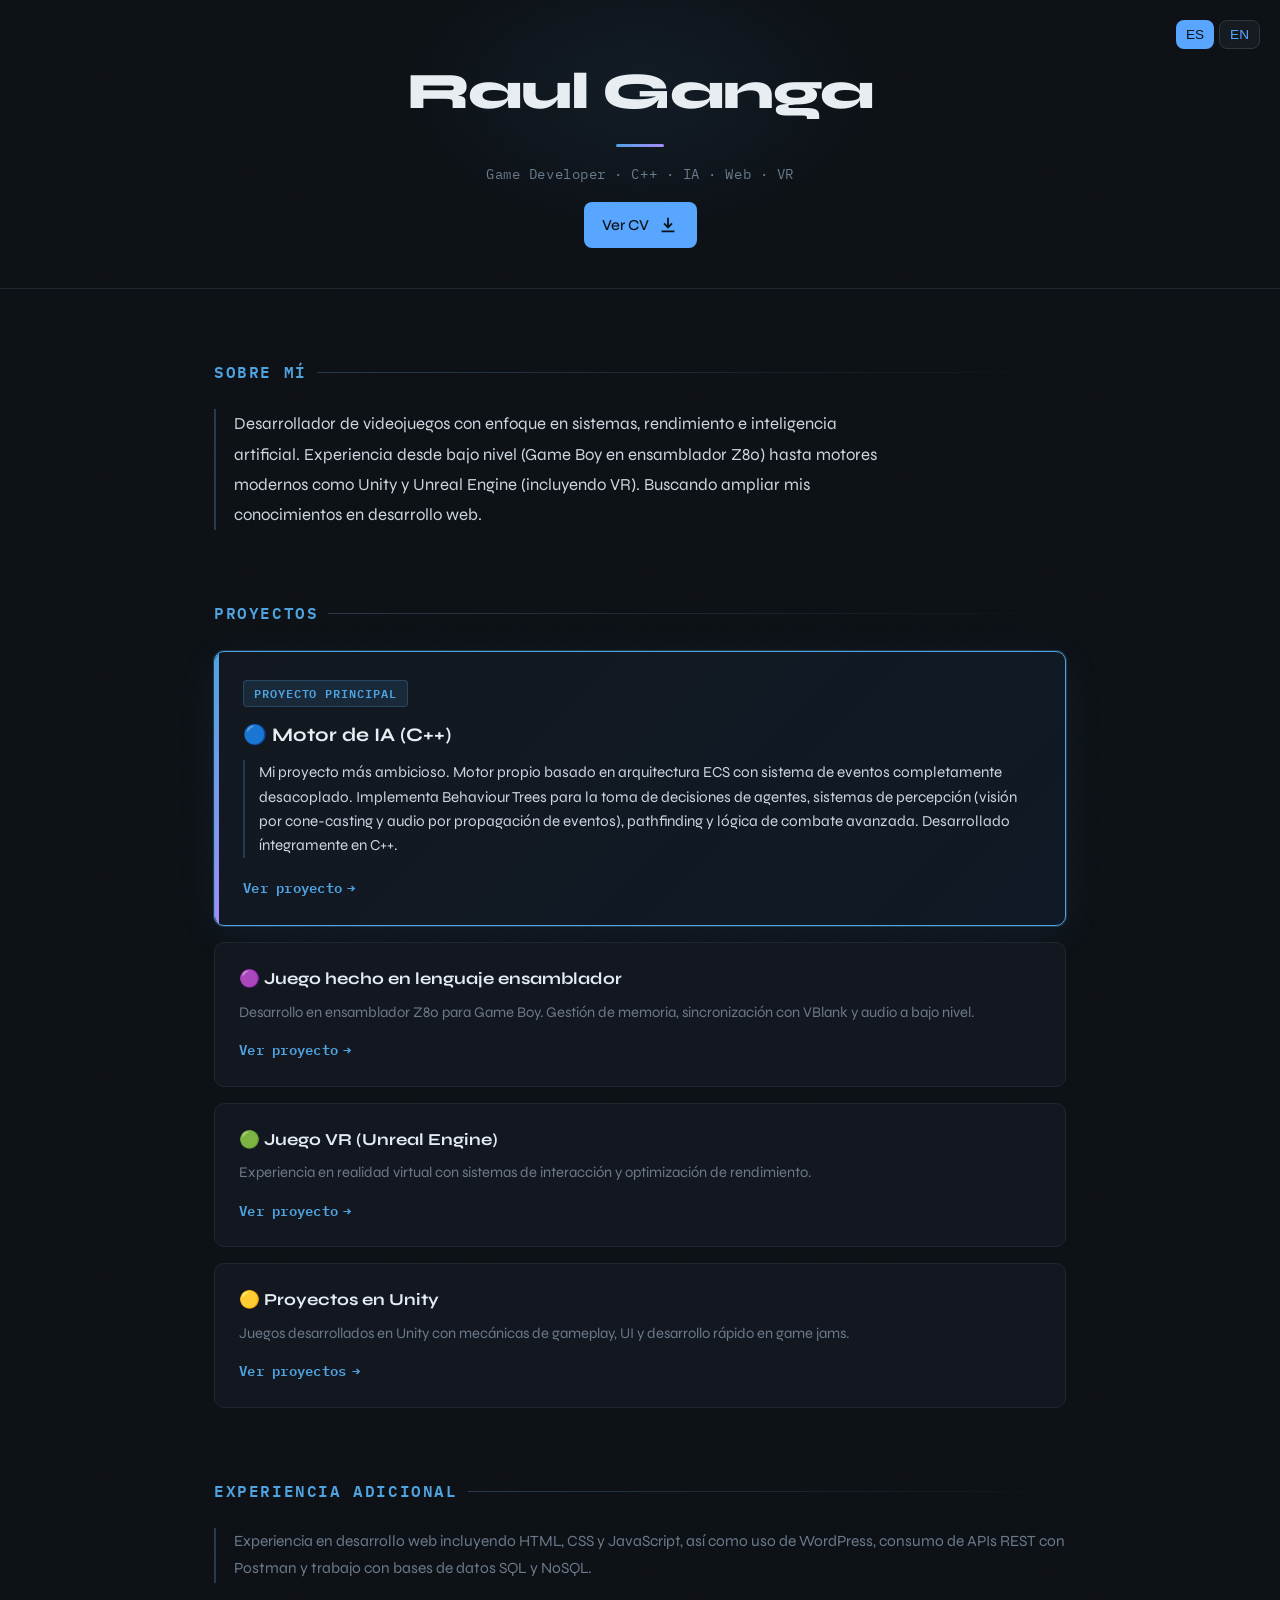
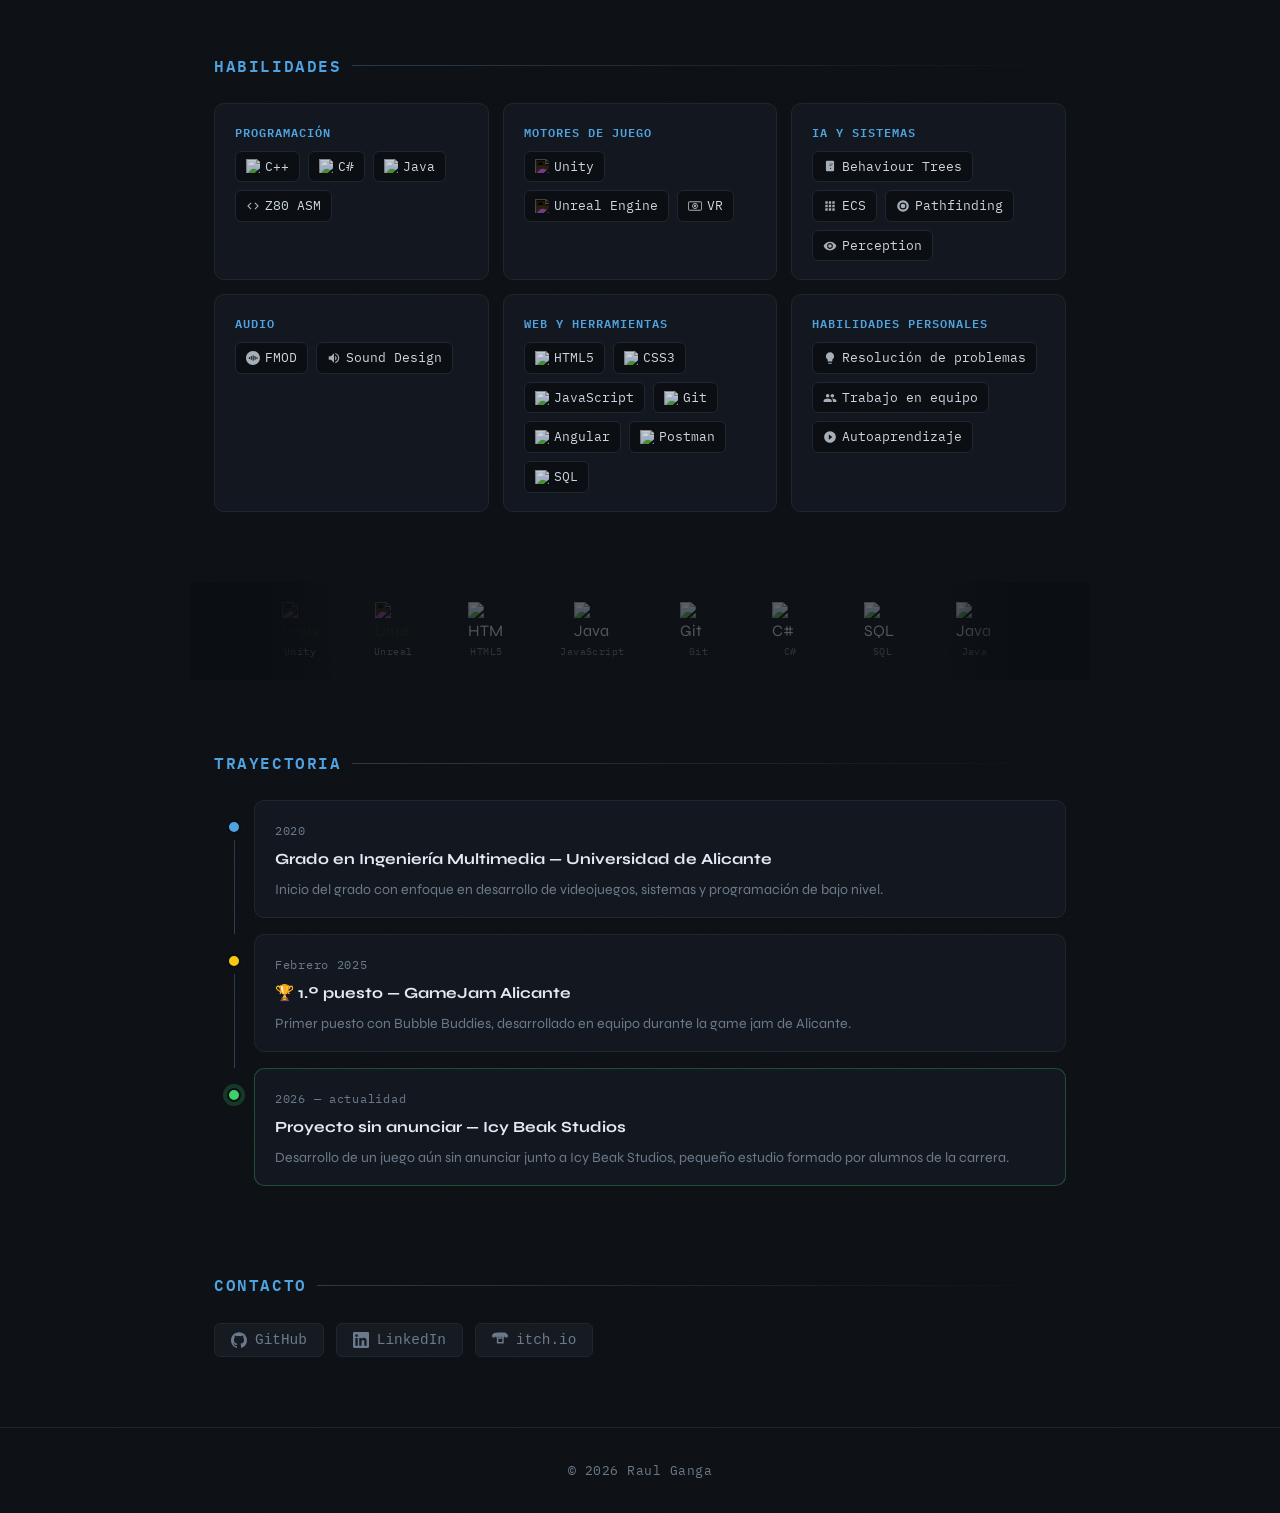
==== commit 6e781e85: "Iconos y slider" ====
--- a/index.html
+++ b/index.html
@@ -17,7 +17,9 @@
 
 <a href="cv/Raul_s_CV.pdf" download class="btn btn-primary">
     <span data-es="Ver CV" data-en="View CV"></span>
-    <img src="src/webAssets/cv.png" alt="CV icon" class="cv-icon">
+    <svg viewBox="0 0 24 24" fill="currentColor" class="cv-icon" xmlns="http://www.w3.org/2000/svg">
+      <path d="M12 16L7 11l1.41-1.41L11 12.17V4h2v8.17l2.59-2.58L17 11l-5 5zm-7 2h14v2H5v-2z"/>
+    </svg>
 </a>
 
   <div class="lang-switch">
@@ -104,44 +106,229 @@
 
     <div class="skill-group">
       <h3 data-es="Programación" data-en="Programming">Programming</h3>
-      <p>C++, C#, Java, Z80 Assembly</p>
-    </div>
-
-    <div class="skill-group">
-      <h3 data-es="Desarrollo de videojuegos" data-en="Game Development">Game Development</h3>
-      <p data-es="Unity · Unreal Engine · VR · Motores propios · Desarrollo para Game Boy"
-         data-en="Unity · Unreal Engine · VR · Custom Engines · Game Boy Development">
-      </p>
+      <div class="skill-tags">
+
+        <!-- C++ - Simple Icons -->
+        <span class="skill-tag">
+          <img src="https://cdn.jsdelivr.net/gh/devicons/devicon/icons/cplusplus/cplusplus-original.svg" alt="C++" class="skill-icon" />
+          C++
+        </span>
+
+        <!-- C# - Simple Icons -->
+        <span class="skill-tag">
+          <img src="https://cdn.jsdelivr.net/gh/devicons/devicon/icons/csharp/csharp-original.svg" alt="C#" class="skill-icon" />
+          C#
+        </span>
+
+        <!-- Java - Simple Icons -->
+        <span class="skill-tag">
+          <img src="https://cdn.jsdelivr.net/gh/devicons/devicon/icons/java/java-original.svg" alt="Java" class="skill-icon" />
+          Java
+        </span>
+
+        <!-- Z80 Assembly: texto plano sin icono de marca porque no existe -->
+        <span class="skill-tag">
+          <svg viewBox="0 0 24 24" fill="currentColor" xmlns="http://www.w3.org/2000/svg"><path d="M9.4 16.6L4.8 12l4.6-4.6L8 6l-6 6 6 6 1.4-1.4zm5.2 0l4.6-4.6-4.6-4.6L16 6l6 6-6 6-1.4-1.4z"/></svg>
+          Z80 ASM
+        </span>
+
+      </div>
+    </div>
+
+    <div class="skill-group">
+      <h3 data-es="Motores de juego" data-en="Game Engines">Game Engines</h3>
+      <div class="skill-tags">
+
+        <!-- Unity - Simple Icons -->
+        <span class="skill-tag">
+          <img src="https://cdn.jsdelivr.net/gh/devicons/devicon/icons/unity/unity-original.svg" alt="Unity" class="skill-icon skill-icon--invert" />
+          Unity
+        </span>
+
+        <!-- Unreal Engine - Simple Icons -->
+        <span class="skill-tag">
+          <img src="https://cdn.jsdelivr.net/gh/devicons/devicon/icons/unrealengine/unrealengine-original.svg" alt="Unreal Engine" class="skill-icon skill-icon--invert" />
+          Unreal Engine
+        </span>
+
+        <!-- VR / Meta - Simple Icons -->
+        <span class="skill-tag">
+          <svg viewBox="0 0 24 24" fill="currentColor" xmlns="http://www.w3.org/2000/svg"><path d="M12 7a5 5 0 00-4.546 2.916A5 5 0 0012 17a5 5 0 004.546-2.916A5 5 0 0012 7zm0 8.5a3.5 3.5 0 110-7 3.5 3.5 0 010 7zm0-5.5a2 2 0 100 4 2 2 0 000-4zm9-6H3a3 3 0 00-3 3v10a3 3 0 003 3h18a3 3 0 003-3V7a3 3 0 00-3-3zM3 5.5h18A1.5 1.5 0 0122.5 7v10A1.5 1.5 0 0121 18.5H3A1.5 1.5 0 011.5 17V7A1.5 1.5 0 013 5.5z"/></svg>
+          VR
+        </span>
+
+      </div>
     </div>
 
     <div class="skill-group">
       <h3 data-es="IA y Sistemas" data-en="AI & Systems">AI & Systems</h3>
-      <p data-es="Behaviour Trees · ECS · Sistemas de eventos · Pathfinding · Sistemas de percepción"
-         data-en="Behaviour Trees · ECS · Event Systems · Pathfinding · Perception Systems">
-      </p>
+      <div class="skill-tags">
+        <span class="skill-tag">
+          <svg viewBox="0 0 24 24" fill="currentColor"><path d="M17 3a2 2 0 012 2v14a2 2 0 01-2 2H7a2 2 0 01-2-2V5a2 2 0 012-2h10zm-4 14a1 1 0 100-2 1 1 0 000 2zm-2-5h4v-1h-4v1zm0-3h6V8H11v1z"/></svg>
+          Behaviour Trees
+        </span>
+        <span class="skill-tag">
+          <svg viewBox="0 0 24 24" fill="currentColor"><path d="M4 4h4v4H4zm6 0h4v4h-4zm6 0h4v4h-4zM4 10h4v4H4zm6 0h4v4h-4zm6 0h4v4h-4zM4 16h4v4H4zm6 0h4v4h-4zm6 0h4v4h-4z"/></svg>
+          ECS
+        </span>
+        <span class="skill-tag">
+          <svg viewBox="0 0 24 24" fill="currentColor"><path d="M12 2a10 10 0 110 20A10 10 0 0112 2zm0 4a6 6 0 100 12A6 6 0 0012 6zm0 2a4 4 0 110 8 4 4 0 010-8z"/></svg>
+          Pathfinding
+        </span>
+        <span class="skill-tag">
+          <svg viewBox="0 0 24 24" fill="currentColor"><path d="M12 4.5C7 4.5 2.73 7.61 1 12c1.73 4.39 6 7.5 11 7.5s9.27-3.11 11-7.5c-1.73-4.39-6-7.5-11-7.5zM12 17c-2.76 0-5-2.24-5-5s2.24-5 5-5 5 2.24 5 5-2.24 5-5 5zm0-8c-1.66 0-3 1.34-3 3s1.34 3 3 3 3-1.34 3-3-1.34-3-3-3z"/></svg>
+          Perception
+        </span>
+      </div>
     </div>
 
     <div class="skill-group">
       <h3 data-es="Audio" data-en="Audio">Audio</h3>
-      <p data-es="FMOD · Diseño de sonido · Programación de audio"
-         data-en="FMOD · Sound Design · Audio Programming">
-      </p>
+      <div class="skill-tags">
+
+        <!-- FMOD - Simple Icons -->
+        <span class="skill-tag">
+          <svg viewBox="0 0 24 24" fill="currentColor" xmlns="http://www.w3.org/2000/svg"><path d="M11.9408 0C5.3442 0 0 5.3442 0 11.9408c0 6.5966 5.3442 11.9408 11.9408 11.9408 6.5967 0 11.9408-5.3442 11.9408-11.9408C23.8816 5.3442 18.5375 0 11.9408 0zm.372 16.7722a.9.9 0 01-.9-.9V8.0287a.9.9 0 011.8 0v7.8435a.9.9 0 01-.9.9zm3.2491-1.5649a.9.9 0 01-.9-.9V9.5936a.9.9 0 011.8 0v4.7137a.9.9 0 01-.9.9zm-6.4983 0a.9.9 0 01-.9-.9V9.5936a.9.9 0 011.8 0v4.7137a.9.9 0 01-.9.9zm9.7475-1.5648a.9.9 0 01-.9-.9v-1.584a.9.9 0 011.8 0v1.584a.9.9 0 01-.9.9zm-13 0a.9.9 0 01-.9-.9v-1.584a.9.9 0 011.8 0v1.584a.9.9 0 01-.9.9z"/></svg>
+          FMOD
+        </span>
+        <span class="skill-tag">
+          <svg viewBox="0 0 24 24" fill="currentColor"><path d="M3 9v6h4l5 5V4L7 9H3zm13.5 3c0-1.77-1.02-3.29-2.5-4.03v8.05c1.48-.73 2.5-2.25 2.5-4.02zM14 3.23v2.06c2.89.86 5 3.54 5 6.71s-2.11 5.85-5 6.71v2.06c4.01-.91 7-4.49 7-8.77s-2.99-7.86-7-8.77z"/></svg>
+          Sound Design
+        </span>
+
+      </div>
     </div>
 
     <div class="skill-group">
       <h3 data-es="Web y herramientas" data-en="Web & Tools">Web & Tools</h3>
-      <p>HTML · CSS · JavaScript · Databases Git · API REST · Postman · Angular </p>
+      <div class="skill-tags">
+
+        <!-- HTML5 - Simple Icons -->
+        <span class="skill-tag">
+          <img src="https://cdn.jsdelivr.net/gh/devicons/devicon/icons/html5/html5-original.svg" alt="HTML5" class="skill-icon" />
+          HTML5
+        </span>
+
+        <!-- CSS3 - Simple Icons -->
+        <span class="skill-tag">
+          <img src="https://cdn.jsdelivr.net/gh/devicons/devicon/icons/css3/css3-original.svg" alt="CSS3" class="skill-icon" />
+          CSS3
+        </span>
+
+        <!-- JavaScript - Simple Icons -->
+        <span class="skill-tag">
+          <img src="https://cdn.jsdelivr.net/gh/devicons/devicon/icons/javascript/javascript-original.svg" alt="JavaScript" class="skill-icon" />
+          JavaScript
+        </span>
+
+        <!-- Git - Simple Icons -->
+        <span class="skill-tag">
+          <img src="https://cdn.jsdelivr.net/gh/devicons/devicon/icons/git/git-original.svg" alt="Git" class="skill-icon" />
+          Git
+        </span>
+
+        <!-- Angular - Simple Icons -->
+        <span class="skill-tag">
+          <img src="https://cdn.jsdelivr.net/gh/devicons/devicon/icons/angularjs/angularjs-original.svg" alt="Angular" class="skill-icon" />
+          Angular
+        </span>
+
+        <!-- Postman - Simple Icons -->
+        <span class="skill-tag">
+          <img src="https://cdn.jsdelivr.net/gh/devicons/devicon/icons/postman/postman-original.svg" alt="Postman" class="skill-icon" />
+          Postman
+        </span>
+
+        <!-- SQL - MySQL Simple Icons -->
+        <span class="skill-tag">
+          <img src="https://cdn.jsdelivr.net/gh/devicons/devicon/icons/mysql/mysql-original.svg" alt="SQL" class="skill-icon" />
+          SQL
+        </span>
+
+      </div>
     </div>
 
     <div class="skill-group">
       <h3 data-es="Habilidades personales" data-en="Soft Skills">Soft Skills</h3>
-      <p data-es="Resolución de problemas · Trabajo en equipo · Adaptabilidad · Comunicación · Autoaprendizaje"
-         data-en="Problem Solving · Teamwork · Adaptability · Communication · Self-Learning">
-      </p>
-    </div>
-
-  </div>
-</section>
+      <div class="skill-tags">
+        <span class="skill-tag">
+          <svg viewBox="0 0 24 24" fill="currentColor"><path d="M9 21c0 .55.45 1 1 1h4c.55 0 1-.45 1-1v-1H9v1zm3-19C8.14 2 5 5.14 5 9c0 2.38 1.19 4.47 3 5.74V17c0 .55.45 1 1 1h6c.55 0 1-.45 1-1v-2.26c1.81-1.27 3-3.36 3-5.74 0-3.86-3.14-7-7-7z"/></svg>
+          <span data-es="Resolución de problemas" data-en="Problem Solving">Resolución de problemas</span>
+        </span>
+        <span class="skill-tag">
+          <svg viewBox="0 0 24 24" fill="currentColor"><path d="M16 11c1.66 0 2.99-1.34 2.99-3S17.66 5 16 5c-1.66 0-3 1.34-3 3s1.34 3 3 3zm-8 0c1.66 0 2.99-1.34 2.99-3S9.66 5 8 5C6.34 5 5 6.34 5 8s1.34 3 3 3zm0 2c-2.33 0-7 1.17-7 3.5V19h14v-2.5c0-2.33-4.67-3.5-7-3.5zm8 0c-.29 0-.62.02-.97.05 1.16.84 1.97 1.97 1.97 3.45V19h6v-2.5c0-2.33-4.67-3.5-7-3.5z"/></svg>
+          <span data-es="Trabajo en equipo" data-en="Teamwork">Trabajo en equipo</span>
+        </span>
+        <span class="skill-tag">
+          <svg viewBox="0 0 24 24" fill="currentColor"><path d="M12 2C6.48 2 2 6.48 2 12s4.48 10 10 10 10-4.48 10-10S17.52 2 12 2zm-2 14.5v-9l6 4.5-6 4.5z"/></svg>
+          <span data-es="Autoaprendizaje" data-en="Self-Learning">Autoaprendizaje</span>
+        </span>
+      </div>
+    </div>
+
+  </div>
+</section>
+
+<div class="skills-marquee-wrapper">
+  <div class="skills-marquee">
+    <div class="marquee-track" id="marquee-track">
+
+      <div class="marquee-item">
+        <img src="https://cdn.jsdelivr.net/gh/devicons/devicon/icons/cplusplus/cplusplus-original.svg" alt="C++" />
+        <span>C++</span>
+      </div>
+      <div class="marquee-item">
+        <img src="https://cdn.jsdelivr.net/gh/devicons/devicon/icons/unity/unity-original.svg" alt="Unity" />
+        <span>Unity</span>
+      </div>
+      <div class="marquee-item">
+        <img src="https://cdn.jsdelivr.net/gh/devicons/devicon/icons/unrealengine/unrealengine-original.svg" alt="Unreal Engine" />
+        <span>Unreal</span>
+      </div>
+      <div class="marquee-item">
+        <img src="https://cdn.jsdelivr.net/gh/devicons/devicon/icons/html5/html5-original.svg" alt="HTML5" />
+        <span>HTML5</span>
+      </div>
+      <div class="marquee-item">
+        <img src="https://cdn.jsdelivr.net/gh/devicons/devicon/icons/javascript/javascript-original.svg" alt="JavaScript" />
+        <span>JavaScript</span>
+      </div>
+      <div class="marquee-item">
+        <img src="https://cdn.jsdelivr.net/gh/devicons/devicon/icons/git/git-original.svg" alt="Git" />
+        <span>Git</span>
+      </div>
+      <div class="marquee-item">
+        <img src="https://cdn.jsdelivr.net/gh/devicons/devicon/icons/csharp/csharp-original.svg" alt="C#" />
+        <span>C#</span>
+      </div>
+      <div class="marquee-item">
+        <img src="https://cdn.jsdelivr.net/gh/devicons/devicon/icons/mysql/mysql-original.svg" alt="SQL" />
+        <span>SQL</span>
+      </div>
+      <div class="marquee-item">
+        <img src="https://cdn.jsdelivr.net/gh/devicons/devicon/icons/java/java-original.svg" alt="Java" />
+        <span>Java</span>
+      </div>
+      <div class="marquee-item">
+        <img src="https://cdn.jsdelivr.net/gh/devicons/devicon/icons/css3/css3-original.svg" alt="CSS3" />
+        <span>CSS3</span>
+      </div>
+      <div class="marquee-item">
+        <img src="https://cdn.jsdelivr.net/gh/devicons/devicon/icons/angularjs/angularjs-original.svg" alt="Angular" />
+        <span>Angular</span>
+      </div>
+      <div class="marquee-item">
+        <img src="https://cdn.jsdelivr.net/gh/devicons/devicon/icons/postman/postman-original.svg" alt="Postman" />
+        <span>Postman</span>
+      </div>
+      <div class="marquee-item marquee-item--fmod">
+        <svg viewBox="0 0 24 24" fill="currentColor" xmlns="http://www.w3.org/2000/svg"><path d="M11.9408 0C5.3442 0 0 5.3442 0 11.9408c0 6.5966 5.3442 11.9408 11.9408 11.9408 6.5967 0 11.9408-5.3442 11.9408-11.9408C23.8816 5.3442 18.5375 0 11.9408 0zm.372 16.7722a.9.9 0 01-.9-.9V8.0287a.9.9 0 011.8 0v7.8435a.9.9 0 01-.9.9zm3.2491-1.5649a.9.9 0 01-.9-.9V9.5936a.9.9 0 011.8 0v4.7137a.9.9 0 01-.9.9zm-6.4983 0a.9.9 0 01-.9-.9V9.5936a.9.9 0 011.8 0v4.7137a.9.9 0 01-.9.9zm9.7475-1.5648a.9.9 0 01-.9-.9v-1.584a.9.9 0 011.8 0v1.584a.9.9 0 01-.9.9zm-13 0a.9.9 0 01-.9-.9v-1.584a.9.9 0 011.8 0v1.584a.9.9 0 01-.9.9z"/></svg>
+        <span>FMOD</span>
+      </div>
+
+    </div>
+  </div>
+</div>
 
 <section class="timeline">
   <h2 data-es="Trayectoria" data-en="Timeline">Trayectoria</h2>
@@ -149,7 +336,9 @@
   <div class="timeline-list">
 
     <div class="timeline-item">
-      <div class="timeline-dot timeline-dot--education"></div>
+      <div class="timeline-gutter">
+        <div class="timeline-dot timeline-dot--education"></div>
+      </div>
       <div class="timeline-content">
         <span class="timeline-date">2020</span>
         <h3 data-es="Grado en Ingeniería Multimedia — Universidad de Alicante" data-en="Multimedia Engineering Degree — University of Alicante">Grado en Ingeniería Multimedia — Universidad de Alicante</h3>
@@ -158,7 +347,9 @@
     </div>
 
     <div class="timeline-item">
-      <div class="timeline-dot timeline-dot--award"></div>
+      <div class="timeline-gutter">
+        <div class="timeline-dot timeline-dot--award"></div>
+      </div>
       <div class="timeline-content">
         <span class="timeline-date" data-es="Febrero 2025" data-en="February 2025">Febrero 2025</span>
         <h3 data-es="🏆 1.º puesto — GameJam Alicante" data-en="🏆 1st place — GameJam Alicante">🏆 1.º puesto — GameJam Alicante</h3>
@@ -167,7 +358,9 @@
     </div>
 
     <div class="timeline-item timeline-item--current">
-      <div class="timeline-dot timeline-dot--work"></div>
+      <div class="timeline-gutter">
+        <div class="timeline-dot timeline-dot--work"></div>
+      </div>
       <div class="timeline-content">
         <span class="timeline-date" data-es="2026 — actualidad" data-en="2026 — present">2026 — actualidad</span>
         <h3 data-es="Proyecto sin anunciar — Icy Beak Studios" data-en="Unannounced project — Icy Beak Studios">Proyecto sin anunciar — Icy Beak Studios</h3>
@@ -182,8 +375,18 @@
   <h2 data-es="Contacto" data-en="Contact">Contact</h2>
 
   <div class="contact-buttons">
-    <a href="https://github.com/roscarul" target="_blank" class="btn">GitHub</a>
-    <a href="https://www.linkedin.com/in/ra%C3%BAl-ganga-gonz%C3%A1lez-8b31a5348/" target="_blank" class="btn">LinkedIn</a>
+    <a href="https://github.com/roscarul" target="_blank" class="btn btn-contact">
+      <svg viewBox="0 0 24 24" fill="currentColor" class="contact-icon"><path d="M12 .297c-6.63 0-12 5.373-12 12 0 5.303 3.438 9.8 8.205 11.385.6.113.82-.258.82-.577 0-.285-.01-1.04-.015-2.04-3.338.724-4.042-1.61-4.042-1.61C4.422 18.07 3.633 17.7 3.633 17.7c-1.087-.744.084-.729.084-.729 1.205.084 1.838 1.236 1.838 1.236 1.07 1.835 2.809 1.305 3.495.998.108-.776.417-1.305.76-1.605-2.665-.3-5.466-1.332-5.466-5.93 0-1.31.465-2.38 1.235-3.22-.135-.303-.54-1.523.105-3.176 0 0 1.005-.322 3.3 1.23.96-.267 1.98-.399 3-.405 1.02.006 2.04.138 3 .405 2.28-1.552 3.285-1.23 3.285-1.23.645 1.653.24 2.873.12 3.176.765.84 1.23 1.91 1.23 3.22 0 4.61-2.805 5.625-5.475 5.92.42.36.81 1.096.81 2.22 0 1.606-.015 2.896-.015 3.286 0 .315.21.69.825.57C20.565 22.092 24 17.592 24 12.297c0-6.627-5.373-12-12-12"/></svg>
+      GitHub
+    </a>
+    <a href="https://www.linkedin.com/in/ra%C3%BAl-ganga-gonz%C3%A1lez-8b31a5348/" target="_blank" class="btn btn-contact">
+      <svg viewBox="0 0 24 24" fill="currentColor" class="contact-icon"><path d="M20.447 20.452h-3.554v-5.569c0-1.328-.027-3.037-1.852-3.037-1.853 0-2.136 1.445-2.136 2.939v5.667H9.351V9h3.414v1.561h.046c.477-.9 1.637-1.85 3.37-1.85 3.601 0 4.267 2.37 4.267 5.455v6.286zM5.337 7.433a2.062 2.062 0 01-2.063-2.065 2.064 2.064 0 112.063 2.065zm1.782 13.019H3.555V9h3.564v11.452zM22.225 0H1.771C.792 0 0 .774 0 1.729v20.542C0 23.227.792 24 1.771 24h20.451C23.2 24 24 23.227 24 22.271V1.729C24 .774 23.2 0 22.222 0h.003z"/></svg>
+      LinkedIn
+    </a>
+    <a href="https://roscarul.itch.io/" target="_blank" class="btn btn-contact">
+      <svg viewBox="0 0 24 24" fill="currentColor" class="contact-icon"><path d="M3.13 1.338C2.08 1.96.02 4.328 0 4.95v1.03c0 1.303 1.22 2.45 2.325 2.45 1.33 0 2.436-1.102 2.436-2.41 0 1.308 1.07 2.41 2.4 2.41 1.328 0 2.362-1.102 2.362-2.41 0 1.308 1.107 2.41 2.434 2.41h.024c1.33 0 2.434-1.102 2.434-2.41 0 1.308 1.035 2.41 2.363 2.41 1.33 0 2.4-1.102 2.4-2.41 0 1.308 1.106 2.41 2.435 2.41C22.78 8.43 24 7.283 24 5.98V4.95c-.02-.62-2.082-2.99-3.13-3.612C19.486.47 12.095.442 3.13 1.338zm8.85 6.696c-.332.34-.815.554-1.372.554-.558 0-1.04-.22-1.372-.556v.002c-.334.336-.815.554-1.372.554a2.01 2.01 0 01-.604-.09v8.392c0 .276.526.512 1.173.512h7.938c.646 0 1.172-.236 1.172-.512V8.498a2.014 2.014 0 01-.603.09c-.557 0-1.038-.218-1.37-.554-.334.336-.815.556-1.372.556-.558 0-1.038-.218-1.37-.554l-.002-.002zm-1.788 2.137h4.618c.36 0 .65.294.65.657v3.608c0 .362-.29.657-.65.657H10.19a.653.653 0 01-.65-.657V10.83c0-.363.292-.657.65-.657z"/></svg>
+      itch.io
+    </a>
   </div>
 </section>
 
--- a/style.css
+++ b/style.css
@@ -557,39 +557,51 @@
 
 .timeline-list {
   position: relative;
-  padding-left: 24px;
-  padding-right: 0;
-  margin: 0;
-}
-
-.timeline-list::before {
+  display: flex;
+  flex-direction: column;
+  gap: 0;
+}
+
+.timeline-item {
+  display: flex;
+  gap: 0;
+  position: relative;
+}
+
+.timeline-item:last-child .timeline-gutter::after {
+  display: none;
+}
+
+.timeline-gutter {
+  flex-shrink: 0;
+  width: 40px;
+  display: flex;
+  flex-direction: column;
+  align-items: center;
+  padding-top: 20px;
+}
+
+/* Línea vertical entre puntos */
+.timeline-gutter::after {
   content: '';
-  position: absolute;
-  left: 4px;
-  top: 6px;
-  bottom: 6px;
+  flex: 1;
   width: 1px;
-  background: linear-gradient(180deg, var(--accent), var(--purple), var(--green));
-  opacity: 0.35;
-}
-
-.timeline-item {
-  position: relative;
-  margin-bottom: 36px;
-}
-
-.timeline-item:last-child {
-  margin-bottom: 0;
+  min-height: 24px;
+  background: linear-gradient(180deg, var(--accent), var(--purple));
+  opacity: 0.3;
+  margin-top: 6px;
+}
+
+.timeline-item:last-child .timeline-gutter::after {
+  display: none;
 }
 
 .timeline-dot {
-  position: absolute;
-  left: -24px;
-  top: 4px;
   width: 14px;
   height: 14px;
   border-radius: 50%;
   border: 2px solid var(--bg);
+  flex-shrink: 0;
   z-index: 1;
 }
 
@@ -602,10 +614,12 @@
 }
 
 .timeline-content {
+  flex: 1;
   background: var(--bg-card);
   border: 1px solid var(--border);
   border-radius: 10px;
   padding: 16px 20px;
+  margin-bottom: 16px;
   transition: border-color 0.2s ease, background 0.2s ease;
 }
 
@@ -640,12 +654,180 @@
   line-height: 1.6;
 }
 
+/* ─── SKILL TAGS ──────────────────────────────── */
+
+.skill-tags {
+  display: flex;
+  flex-wrap: wrap;
+  gap: 8px;
+  margin-top: 6px;
+}
+
+.skill-tag {
+  display: inline-flex;
+  align-items: center;
+  gap: 5px;
+  padding: 4px 10px;
+  border-radius: 6px;
+  background: var(--bg);
+  border: 1px solid var(--border);
+  color: var(--text);
+  font-size: 0.82rem;
+  font-family: 'IBM Plex Mono', monospace;
+  transition: border-color 0.2s, color 0.2s, background 0.2s;
+  cursor: default;
+}
+
+.skill-tag svg,
+.skill-tag .skill-icon {
+  width: 14px;
+  height: 14px;
+  opacity: 0.8;
+  flex-shrink: 0;
+  object-fit: contain;
+}
+
+.skill-icon--invert {
+  filter: invert(1) brightness(0.85);
+}
+
+.skill-tag:hover {
+  border-color: var(--accent);
+  color: var(--accent);
+  background: var(--accent-dim);
+}
+
+.skill-tag:hover svg,
+.skill-tag:hover .skill-icon {
+  opacity: 1;
+}
+
+/* ─── CONTACT ICONS ───────────────────────────── */
+
+.contact-buttons {
+  display: flex;
+  gap: 12px;
+  flex-wrap: wrap;
+}
+
+.btn-contact {
+  display: inline-flex;
+  align-items: center;
+  gap: 8px;
+}
+
+.contact-icon {
+  width: 16px;
+  height: 16px;
+  flex-shrink: 0;
+}
+
+
+
+/* ─── SKILLS MARQUEE ──────────────────────────── */
+
+.skills-marquee-wrapper {
+  max-width: 900px;
+  margin: 0 auto;
+  padding: 20px 0;
+  overflow: hidden;
+  position: relative;
+}
+
+.skills-marquee-wrapper::before,
+.skills-marquee-wrapper::after {
+  content: '';
+  position: absolute;
+  top: 0;
+  bottom: 0;
+  width: 140px;
+  z-index: 2;
+  pointer-events: none;
+}
+
+.skills-marquee-wrapper::before {
+  left: 0;
+  background: linear-gradient(90deg, var(--bg) 0%, var(--bg) 30%, rgba(11,15,20,0.6) 70%, transparent 100%);
+}
+
+.skills-marquee-wrapper::after {
+  right: 0;
+  background: linear-gradient(270deg, var(--bg) 0%, var(--bg) 30%, rgba(11,15,20,0.6) 70%, transparent 100%);
+}
+
+.skills-marquee {
+  overflow: hidden;
+}
+
+.marquee-track {
+  display: flex;
+  gap: 56px;
+  width: max-content;
+  will-change: transform;
+}
+
+.marquee-track.animating {
+  animation: marquee-scroll 28s linear infinite;
+}
+
+.marquee-track:hover {
+  animation-play-state: paused;
+}
+
+@keyframes marquee-scroll {
+  from { transform: translateX(0); }
+  to   { transform: translateX(var(--marquee-shift)); }
+}
+
+.marquee-item {
+  display: flex;
+  flex-direction: column;
+  align-items: center;
+  gap: 6px;
+  flex-shrink: 0;
+  opacity: 0.35;
+  transition: opacity 0.25s ease, transform 0.25s ease;
+  cursor: default;
+}
+
+.marquee-item:hover {
+  opacity: 0.85;
+  transform: translateY(-3px);
+}
+
+.marquee-item img,
+.marquee-item svg {
+  width: 36px;
+  height: 36px;
+  object-fit: contain;
+  flex-shrink: 0;
+}
+
+.marquee-item img[alt="Unity"],
+.marquee-item img[alt="Unreal Engine"] {
+  filter: invert(1) brightness(0.8);
+}
+
+.marquee-item span {
+  font-family: 'IBM Plex Mono', monospace;
+  font-size: 0.62rem;
+  color: var(--text-muted);
+  white-space: nowrap;
+  letter-spacing: 0.04em;
+}
+
+.marquee-item:hover span {
+  color: var(--accent);
+}
+
 /* ─── HEADER PARALLAX ─────────────────────────── */
 
 header {
   will-change: transform, opacity;
   transition: opacity 0.05s linear;
 }
+
+
 
 
 
